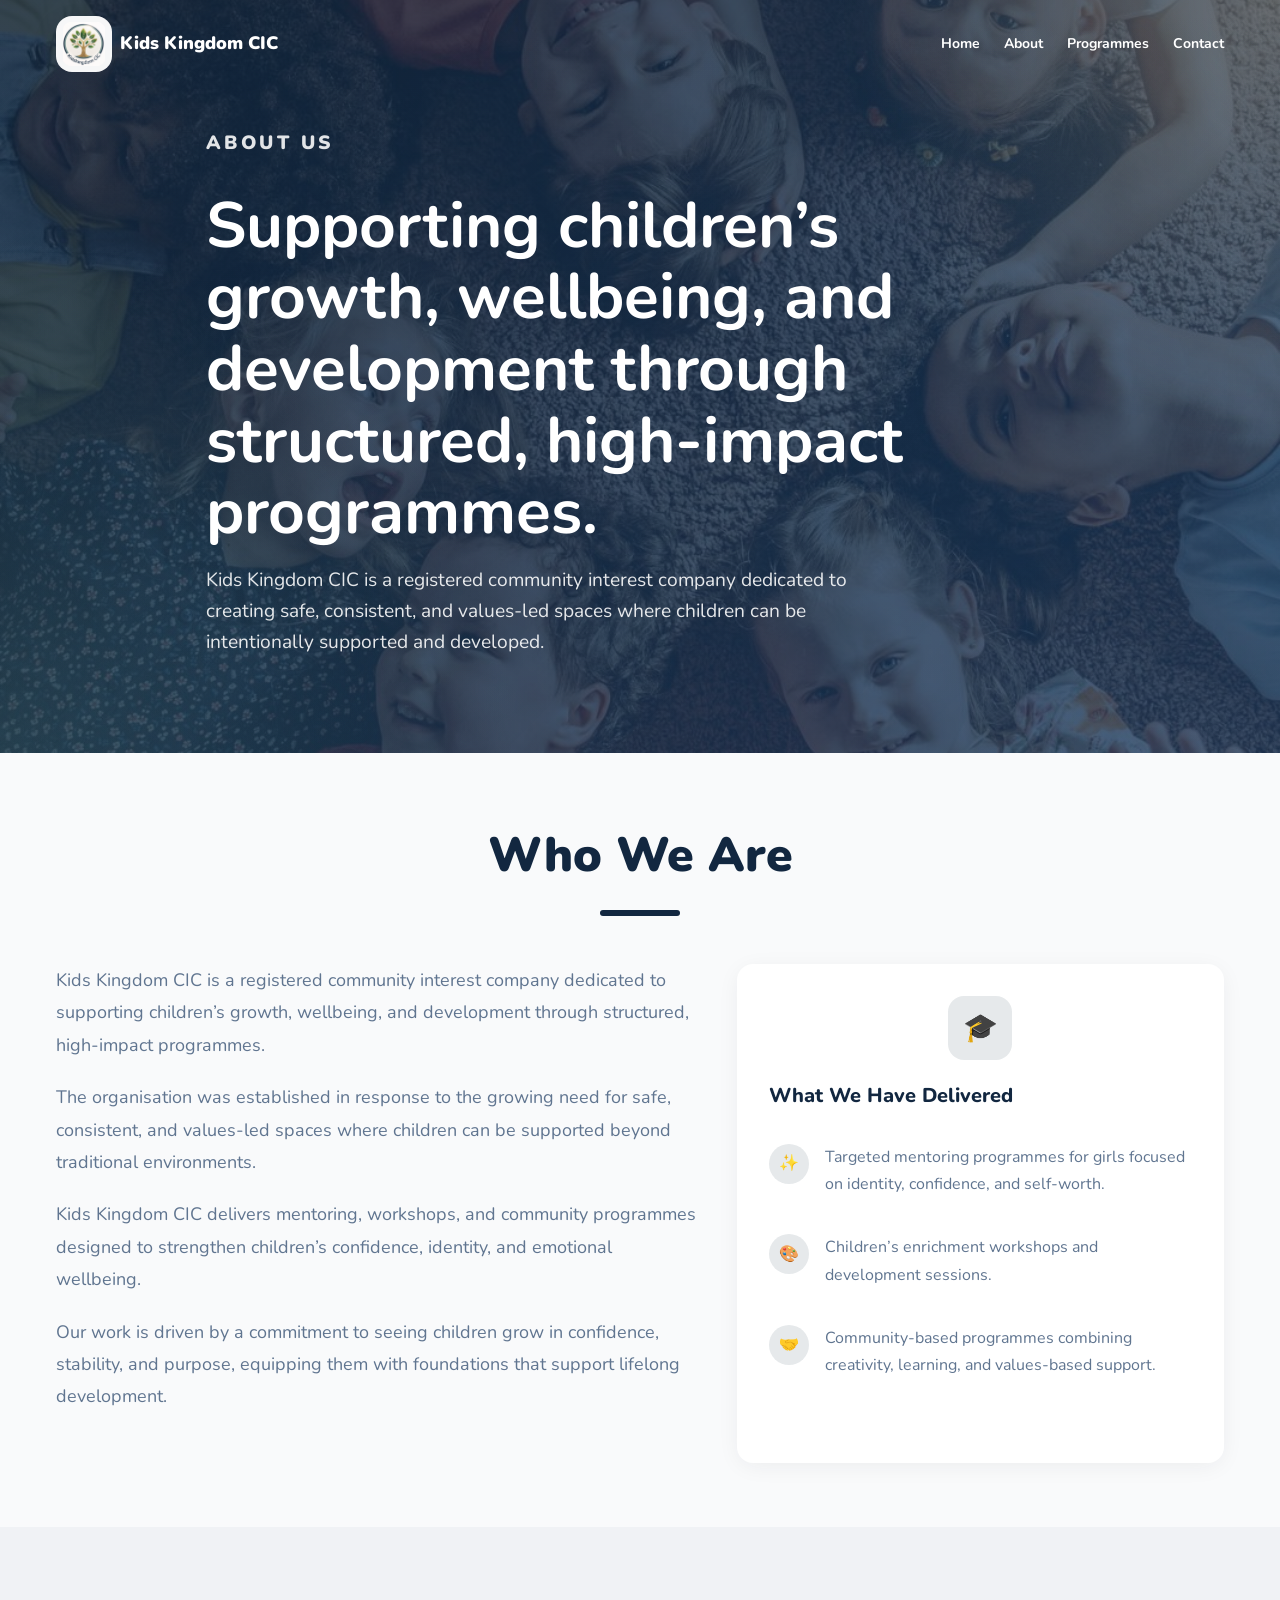
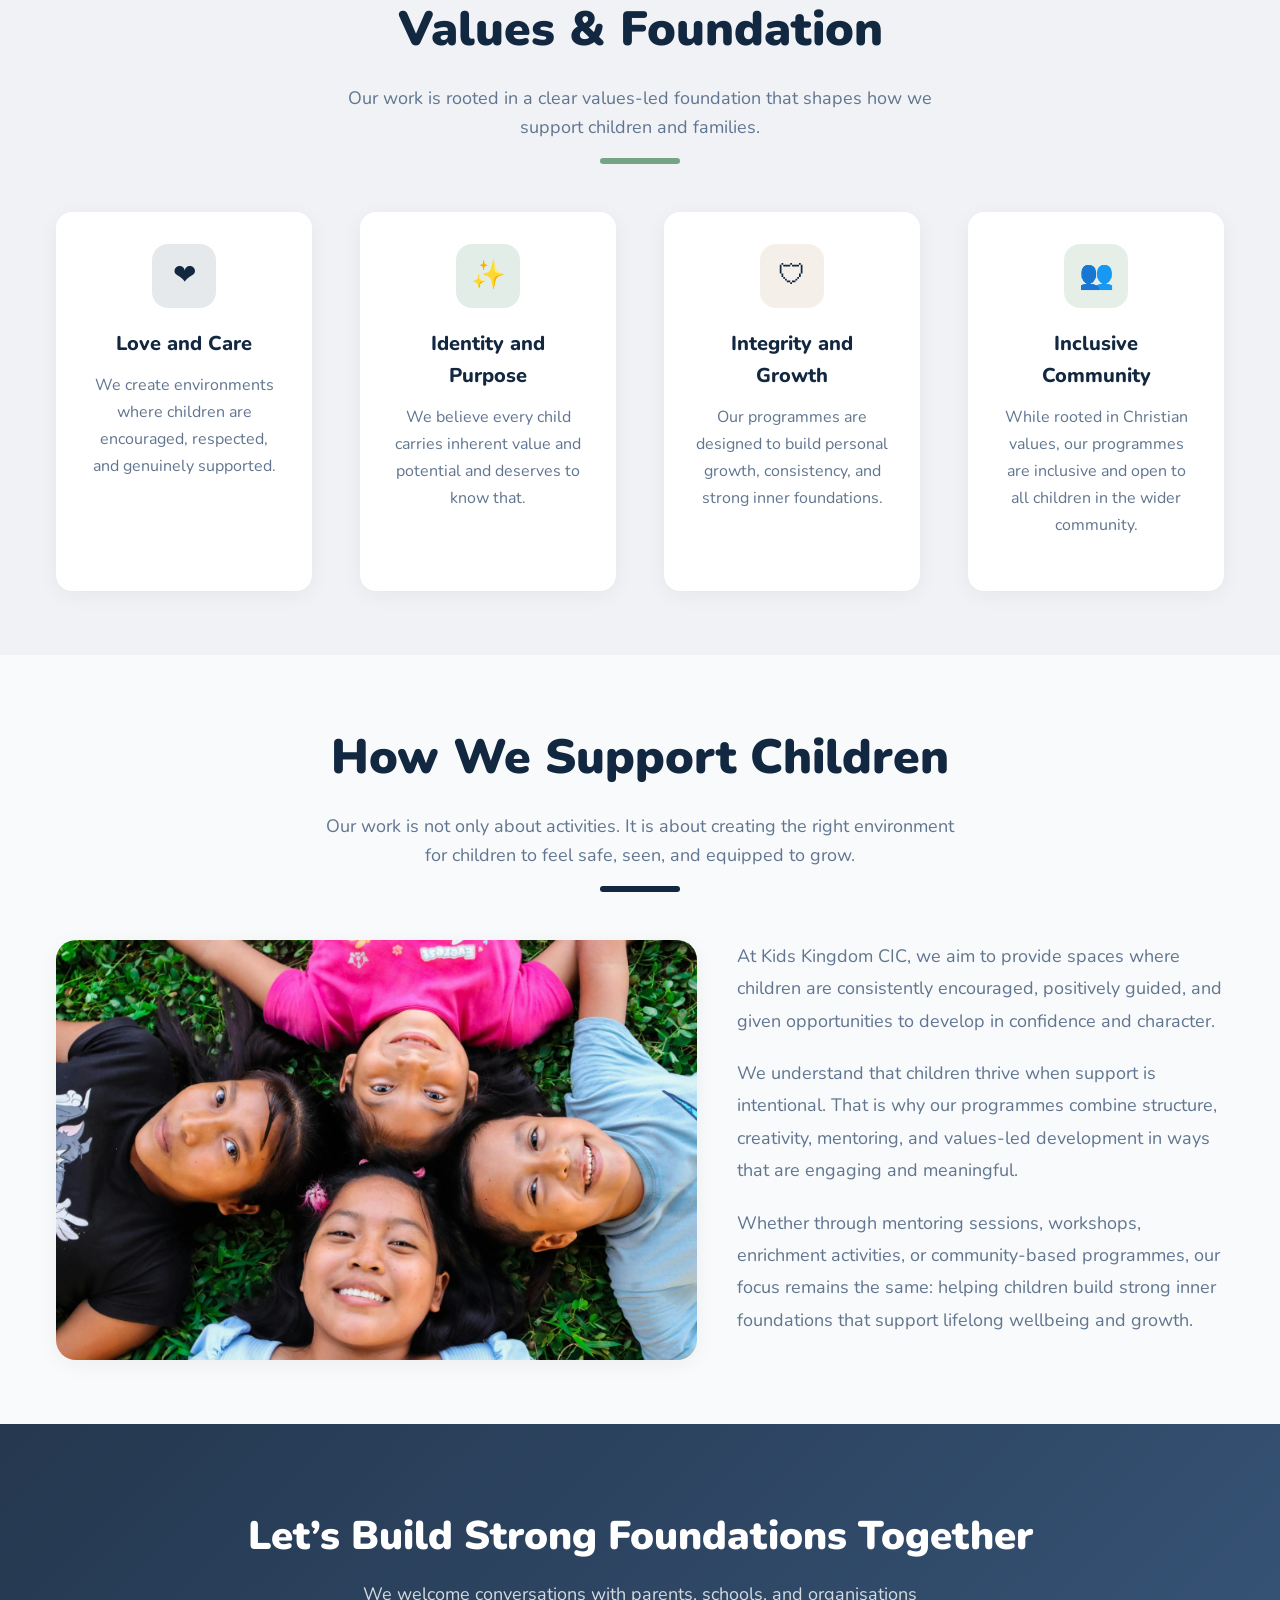
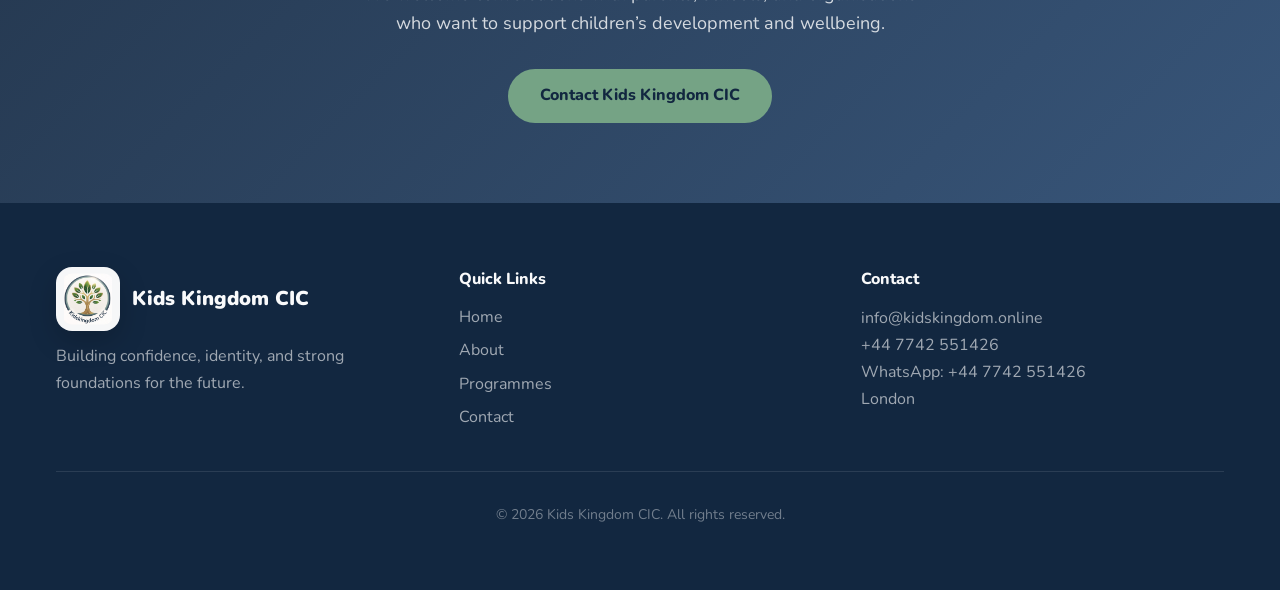
==== about.html @ 12aeced1 "Refresh website content and layout" ====
<!DOCTYPE html>
<html lang="en">
<head>
  <meta charset="UTF-8" />
  <meta http-equiv="X-UA-Compatible" content="IE=edge" />
  <meta name="viewport" content="width=device-width, initial-scale=1.0" />
  <title>About Us | Kids Kingdom CIC</title>
  <meta name="description" content="Learn about Kids Kingdom CIC, our purpose, our work with children, and the Christian values that shape our foundation." />
  <link rel="icon" type="image/jpeg" href="assets/logo1.JPG" />
  <link rel="preconnect" href="https://fonts.googleapis.com" />
  <link href="https://fonts.googleapis.com/css2?family=Nunito:wght@400;600;700;800;900&display=swap" rel="stylesheet" />
  <link rel="stylesheet" href="style.css" />
</head>
<body>
  <div class="page-loader" id="pageLoader" aria-hidden="true">
    <div class="loader-inner">
      <img src="assets/logo1.JPG" alt="Kids Kingdom CIC" class="loader-logo" />
      <div class="loader-spinner"></div>
      <p>Loading Kids Kingdom CIC...</p>
    </div>
  </div>

  <nav id="navbar">
    <div class="nav-container">
      <a href="index.html" class="nav-brand">
        <img src="assets/logo1.JPG" alt="Kids Kingdom CIC" class="nav-logo" />
        <span class="nav-title">Kids Kingdom CIC</span>
      </a>

      <div class="nav-links" id="navLinks">
        <a href="index.html">Home</a>
        <a href="about.html">About</a>
        <a href="programmes.html">Programmes</a>
        <a href="contact.html">Contact</a>
      </div>

      <button class="nav-toggle" id="navToggle" aria-label="Toggle menu">
        <span></span><span></span><span></span>
      </button>
    </div>

    <div class="mobile-menu" id="mobileMenu">
      <a href="index.html">Home</a>
      <a href="about.html">About</a>
      <a href="programmes.html">Programmes</a>
      <a href="contact.html">Contact</a>
    </div>
  </nav>

  <header class="page-hero page-hero-events" style="background: linear-gradient(135deg, hsl(213 56% 16% / 0.82), hsl(213 56% 26% / 0.74)), url('assets/kids3.jpeg') center/cover no-repeat;">
    <div class="page-hero-overlay"></div>
    <div class="container page-hero-content">
      <p class="page-eyebrow fade-in-up">About Us</p>
      <h1 class="fade-in-up">Supporting children’s growth, wellbeing, and development through structured, high-impact programmes.</h1>
      <p class="fade-in-up">Kids Kingdom CIC is a registered community interest company dedicated to creating safe, consistent, and values-led spaces where children can be intentionally supported and developed.</p>
    </div>
  </header>

  <section class="section">
    <div class="container">
      <div class="section-header fade-in-up">
        <h2>Who We Are</h2>
        <div class="section-line bg-primary"></div>
      </div>
      <div class="about-grid fade-in-up">
        <div class="about-text">
          <p>Kids Kingdom CIC is a registered community interest company dedicated to supporting children’s growth, wellbeing, and development through structured, high-impact programmes.</p>
          <p>The organisation was established in response to the growing need for safe, consistent, and values-led spaces where children can be supported beyond traditional environments.</p>
          <p>Kids Kingdom CIC delivers mentoring, workshops, and community programmes designed to strengthen children’s confidence, identity, and emotional wellbeing.</p>
          <p>Our work is driven by a commitment to seeing children grow in confidence, stability, and purpose, equipping them with foundations that support lifelong development.</p>
        </div>

        <div class="card fade-in-up">
          <div class="card-icon-lg bg-primary-light">&#127891;</div>
          <h3>What We Have Delivered</h3>
          <div class="about-list">
            <div>
              <span>&#10024;</span>
              <p>Targeted mentoring programmes for girls focused on identity, confidence, and self-worth.</p>
            </div>
            <div>
              <span>&#127912;</span>
              <p>Children’s enrichment workshops and development sessions.</p>
            </div>
            <div>
              <span>&#129309;</span>
              <p>Community-based programmes combining creativity, learning, and values-based support.</p>
            </div>
          </div>
        </div>
      </div>
    </div>
  </section>

  <section class="section section-alt">
    <div class="container">
      <div class="section-header fade-in-up">
        <h2>Values & Foundation</h2>
        <p class="section-subtitle">Our work is rooted in a clear values-led foundation that shapes how we support children and families.</p>
        <div class="section-line bg-accent"></div>
      </div>
      <div class="values-grid">
        <div class="card text-center fade-in-up">
          <div class="card-icon-lg bg-primary-light">&#10084;</div>
          <h3>Love and Care</h3>
          <p>We create environments where children are encouraged, respected, and genuinely supported.</p>
        </div>
        <div class="card text-center fade-in-up">
          <div class="card-icon-lg bg-accent-light">&#10024;</div>
          <h3>Identity and Purpose</h3>
          <p>We believe every child carries inherent value and potential and deserves to know that.</p>
        </div>
        <div class="card text-center fade-in-up">
          <div class="card-icon-lg bg-secondary-light">&#128737;</div>
          <h3>Integrity and Growth</h3>
          <p>Our programmes are designed to build personal growth, consistency, and strong inner foundations.</p>
        </div>
        <div class="card text-center fade-in-up">
          <div class="card-icon-lg bg-success-light">&#128101;</div>
          <h3>Inclusive Community</h3>
          <p>While rooted in Christian values, our programmes are inclusive and open to all children in the wider community.</p>
        </div>
      </div>
    </div>
  </section>

  <section class="section">
    <div class="container">
      <div class="section-header fade-in-up">
        <h2>How We Support Children</h2>
        <p class="section-subtitle">Our work is not only about activities. It is about creating the right environment for children to feel safe, seen, and equipped to grow.</p>
        <div class="section-line bg-primary"></div>
      </div>
      <div class="about-grid fade-in-up">
        <figure class="feature-image-card">
          <img src="assets/kids4.jpeg" alt="Children participating in a Kids Kingdom CIC development activity" class="feature-image" />
        </figure>
        <div class="about-text">
          <p>At Kids Kingdom CIC, we aim to provide spaces where children are consistently encouraged, positively guided, and given opportunities to develop in confidence and character.</p>
          <p>We understand that children thrive when support is intentional. That is why our programmes combine structure, creativity, mentoring, and values-led development in ways that are engaging and meaningful.</p>
          <p>Whether through mentoring sessions, workshops, enrichment activities, or community-based programmes, our focus remains the same: helping children build strong inner foundations that support lifelong wellbeing and growth.</p>
        </div>
      </div>
    </div>
  </section>

  <section class="newsletter-section">
    <div class="container text-center">
      <h2 class="text-white">Let’s Build Strong Foundations Together</h2>
      <p class="newsletter-subtitle">We welcome conversations with parents, schools, and organisations who want to support children’s development and wellbeing.</p>
      <a href="contact.html" class="btn btn-accent">Contact Kids Kingdom CIC</a>
    </div>
  </section>

  <footer class="footer">
    <div class="container">
      <div class="footer-grid">
        <div>
          <div class="footer-brand">
            <img src="assets/logo1.JPG" alt="Kids Kingdom CIC" class="footer-logo" />
            <h3>Kids Kingdom CIC</h3>
          </div>
          <p class="footer-desc">Building confidence, identity, and strong foundations for the future.</p>
        </div>
        <div>
          <h4>Quick Links</h4>
          <nav class="footer-links">
            <a href="index.html">Home</a>
            <a href="about.html">About</a>
            <a href="programmes.html">Programmes</a>
            <a href="contact.html">Contact</a>
          </nav>
        </div>
        <div>
          <h4>Contact</h4>
          <p class="footer-desc"><a href="mailto:info@kidskingdom.online">info@kidskingdom.online</a></p>
          <p class="footer-desc"><a href="tel:+447742551426">+44 7742 551426</a></p>
          <p class="footer-desc"><a href="https://wa.me/447742551426" target="_blank" rel="noreferrer noopener">WhatsApp: +44 7742 551426</a></p>
          <p class="footer-desc">London</p>
        </div>
      </div>
      <div class="footer-bottom">
        <p>&copy; 2026 Kids Kingdom CIC. All rights reserved.</p>
      </div>
    </div>
  </footer>

  <button class="scroll-top-btn" id="scrollTopBtn" aria-label="Scroll to top">↑</button>

  <script src="script.js"></script>
</body>
</html>
---- style.css ----
/* ===========================
   Kids Kingdom CIC – style.css
   =========================== */

/* ---------- CSS Variables ---------- */
:root {
  --primary: hsl(213, 56%, 16%);
  --primary-fg: hsl(0, 0%, 100%);
  --primary-light: hsl(213, 56%, 16%, 0.1);

  --secondary: hsl(35, 35%, 55%);
  --secondary-fg: hsl(0, 0%, 100%);
  --secondary-light: hsl(35, 35%, 55%, 0.15);

  --accent: hsl(140, 20%, 55%);
  --accent-fg: hsl(213, 56%, 16%);
  --accent-light: hsl(140, 20%, 55%, 0.2);

  --success: hsl(140, 30%, 45%);
  --success-light: hsl(140, 30%, 45%, 0.15);

  --bg: hsl(210, 20%, 98%);
  --fg: hsl(213, 56%, 16%);
  --muted: hsl(210, 20%, 95%);
  --muted-fg: hsl(213, 20%, 47%);
  --card: hsl(0, 0%, 100%);
  --border: hsl(213, 20%, 90%);

  --hero-gradient: linear-gradient(135deg, hsl(213 56% 16% / 0.92), hsl(213 56% 26% / 0.88));
  --shadow: 0 4px 24px -4px hsl(230 25% 18% / 0.08);
  --shadow-hover: 0 8px 32px -4px hsl(230 25% 18% / 0.14);
  --radius: 1rem;

  --font: 'Nunito', sans-serif;
}

/* ---------- Reset ---------- */
*, *::before, *::after { box-sizing: border-box; margin: 0; padding: 0; }
html { scroll-behavior: smooth; -webkit-text-size-adjust: 100%; }
body { font-family: var(--font); background: var(--bg); color: var(--fg); line-height: 1.6; overflow-x: hidden; overflow-wrap: break-word; min-width: 320px; }
body.is-loading { overflow: hidden; }
img { max-width: 100%; display: block; }
a { text-decoration: none; color: inherit; }
button { cursor: pointer; border: none; background: none; font-family: inherit; }
input, textarea, select, button, a { -webkit-tap-highlight-color: transparent; }

/* ---------- LOADER ---------- */
.page-loader {
  position: fixed;
  inset: 0;
  z-index: 9999;
  display: flex;
  align-items: center;
  justify-content: center;
  padding: 1.5rem;
  background:
    radial-gradient(circle at top, hsl(35 35% 55% / 0.22), transparent 28%),
    linear-gradient(135deg, hsl(213 56% 16%), hsl(213 56% 24%));
  transition: opacity 0.45s ease, visibility 0.45s ease;
}
.page-loader.hidden {
  opacity: 0;
  visibility: hidden;
  pointer-events: none;
}
.loader-inner {
  display: flex;
  flex-direction: column;
  align-items: center;
  text-align: center;
  gap: 1rem;
}
.loader-logo {
  width: 112px;
  height: 112px;
  padding: 0.5rem;
  border-radius: 1.25rem;
  background: hsl(0 0% 100% / 0.96);
  object-fit: contain;
  box-shadow: 0 18px 36px hsl(0 0% 0% / 0.18);
}
.loader-spinner {
  width: 52px;
  height: 52px;
  border-radius: 50%;
  border: 4px solid hsl(0 0% 100% / 0.18);
  border-top-color: var(--secondary);
  border-right-color: var(--accent);
  animation: spin 0.9s linear infinite;
}
.page-loader p {
  color: hsl(0 0% 100% / 0.85);
  font-weight: 800;
  letter-spacing: 0.04em;
}
@keyframes spin {
  to { transform: rotate(360deg); }
}

/* ---------- SCROLL TOP ---------- */
.scroll-top-btn {
  position: fixed;
  right: 1.25rem;
  bottom: 1.25rem;
  z-index: 120;
  width: 52px;
  height: 52px;
  border-radius: 50%;
  display: grid;
  place-items: center;
  background: var(--primary);
  color: var(--primary-fg);
  font-size: 1.35rem;
  font-weight: 900;
  box-shadow: 0 10px 24px hsl(213 56% 16% / 0.28);
  opacity: 0;
  visibility: hidden;
  transform: translateY(14px);
  transition: opacity 0.3s ease, transform 0.3s ease, visibility 0.3s ease, background 0.3s ease;
}
.scroll-top-btn.visible {
  opacity: 1;
  visibility: visible;
  transform: translateY(0);
}
.scroll-top-btn:hover {
  background: var(--secondary);
}

/* ---------- Utilities ---------- */
.container { max-width: 1200px; margin: 0 auto; padding: 0 1rem; }
.text-center { text-align: center; }
.text-white { color: var(--primary-fg); }
.bg-primary { background: var(--primary); }
.bg-secondary { background: var(--secondary); }
.bg-accent { background: var(--accent); }
.bg-success { background: var(--success); }
.bg-primary-light { background: var(--primary-light); }
.bg-secondary-light { background: var(--secondary-light); }
.bg-accent-light { background: var(--accent-light); }
.bg-success-light { background: var(--success-light); }

/* ---------- Fade-in Animation ---------- */
.fade-in-up {
  opacity: 0;
  transform: translateY(30px);
  transition: opacity 0.6s ease-out, transform 0.6s ease-out;
}
.fade-in-up.visible {
  opacity: 1;
  transform: translateY(0);
}

/* ---------- Buttons ---------- */
.btn {
  display: inline-flex; align-items: center; justify-content: center; gap: 0.5rem;
  padding: 0.875rem 2rem; border-radius: 50px; font-weight: 800; font-size: 1rem;
  transition: all 0.3s; text-align: center;
}
.btn-primary { background: var(--primary); color: var(--primary-fg); }
.btn-primary:hover { opacity: 0.9; }
.btn-secondary { background: var(--secondary); color: var(--secondary-fg); box-shadow: 0 4px 20px hsl(35 35% 55% / 0.3); }
.btn-secondary:hover { transform: scale(1.05); box-shadow: 0 6px 28px hsl(35 35% 55% / 0.4); }
.btn-accent { background: var(--accent); color: var(--accent-fg); font-weight: 800; }
.btn-accent:hover { transform: scale(1.05); }
.btn-outline {
  background: rgba(255, 255, 255, 0.9);
  color: var(--fg);
  border: 2px solid var(--primary);
  -webkit-backdrop-filter: blur(4px);
  backdrop-filter: blur(4px);
}
.btn-outline:hover { background: rgba(255, 255, 255, 1); transform: scale(1.05); }
.btn-full { width: 100%; border-radius: var(--radius); }

/* Button Loading State */
.btn {
  position: relative;
  overflow: hidden;
}

.btn-text {
  transition: opacity 0.3s;
}

.btn-spinner {
  position: absolute;
  top: 50%;
  left: 50%;
  transform: translate(-50%, -50%);
  width: 20px;
  height: 20px;
  border: 2px solid rgba(255, 255, 255, 0.5);
  border-top-color: #fff;
  border-radius: 50%;
  animation: spin 0.8s linear infinite;
  display: none; /* Hidden by default */
}

.btn--loading .btn-text { opacity: 0; }
.btn--loading .btn-spinner { display: block; }
.btn--loading { pointer-events: none; opacity: 0.8; }

/* ---------- NAVBAR ---------- */
#navbar {
  position: fixed; top: 0; left: 0; right: 0; z-index: 50;
  transition: all 0.3s;
}
#navbar.scrolled {
  background: hsl(0 0% 100% / 0.95); -webkit-backdrop-filter: blur(12px); backdrop-filter: blur(12px);
  box-shadow: 0 2px 16px hsl(0 0% 0% / 0.08);
}
.nav-container {
  max-width: 1200px; margin: 0 auto; display: flex;
  align-items: center; justify-content: space-between; padding: 1rem; gap: 0.75rem;
}
.nav-brand { display: flex; align-items: center; gap: 0.5rem; min-width: 0; flex: 1 1 auto; }
.nav-logo {
  width: 56px;
  height: 56px;
  padding: 0.35rem;
  border-radius: 1rem;
  background: hsl(0 0% 100% / 0.96);
  object-fit: contain;
  box-shadow: 0 10px 24px hsl(213 56% 16% / 0.16);
  flex-shrink: 0;
}
.nav-title { font-size: 1.125rem; font-weight: 900; color: var(--primary-fg); transition: color 0.3s; white-space: normal; line-height: 1.1; }
#navbar.scrolled .nav-title { color: var(--primary); }
.nav-links { display: none; align-items: center; gap: 1.5rem; }
.nav-links a {
  font-size: 0.875rem; font-weight: 700; color: var(--primary-fg);
  transition: color 0.3s; white-space: nowrap;
}
.nav-links a:hover { color: var(--secondary); }
#navbar.scrolled .nav-links a { color: var(--fg); }
#navbar.scrolled .nav-links a:hover { color: var(--primary); }

/* Hamburger */
.nav-toggle { display: flex; flex-direction: column; gap: 5px; padding: 0.5rem; }
.nav-toggle span { display: block; width: 24px; height: 2px; background: var(--primary-fg); border-radius: 2px; transition: all 0.3s; }
#navbar.scrolled .nav-toggle span { background: var(--fg); }
.nav-toggle.open span:nth-child(1) { transform: translateY(7px) rotate(45deg); }
.nav-toggle.open span:nth-child(2) { opacity: 0; }
.nav-toggle.open span:nth-child(3) { transform: translateY(-7px) rotate(-45deg); }

/* Mobile menu */
.mobile-menu {
  display: none; flex-direction: column; padding: 1rem;
  background: var(--card); border-top: 1px solid var(--border); box-shadow: 0 4px 20px hsl(0 0% 0% / 0.1);
}
.mobile-menu.open { display: flex; }
.mobile-menu a {
  padding: 0.75rem; border-radius: var(--radius); font-weight: 700;
  color: var(--fg); transition: background 0.3s;
}
.mobile-menu a:hover { background: var(--muted); }

@media (max-width: 479px) {
  .nav-title { font-size: 0.95rem; }
  .nav-logo { width: 48px; height: 48px; }
}

@media (min-width: 1024px) {
  .nav-links { display: flex; }
  .nav-toggle { display: none; }
}

/* ---------- HERO ---------- */
.hero {
  position: relative; min-height: 100vh; min-height: 100svh; display: flex;
  align-items: center; justify-content: center; overflow: hidden;
}
.hero-bg { position: absolute; inset: 0; width: 100%; height: 100%; object-fit: cover; }
.hero-overlay { position: absolute; inset: 0; background: var(--hero-gradient); }
.hero-content { position: relative; z-index: 10; text-align: center; padding: 7rem 1rem 4rem; max-width: 1000px; width: 100%; }
.hero h1 { font-size: 2.25rem; font-weight: 900; color: var(--primary-fg); margin-bottom: 1.5rem; line-height: 1.15; }
.hero p { font-size: 1.125rem; color: hsl(0 0% 100% / 0.9); max-width: 640px; margin: 0 auto 2.5rem; font-weight: 500; line-height: 1.7; }
.hero-buttons { display: flex; flex-direction: column; gap: 1rem; justify-content: center; align-items: center; width: 100%; }
.hero-buttons .btn { width: 100%; max-width: 320px; }

@media (min-width: 640px) {
  .hero h1 { font-size: 3.25rem; }
  .hero p { font-size: 1.25rem; }
  .hero-buttons { flex-direction: row; }
  .hero-buttons .btn { width: auto; max-width: none; }
}
@media (min-width: 1024px) { .hero h1 { font-size: 4.5rem; } }

@media (max-width: 639px) {
  .hero { min-height: 80vh; }
  .hero-content { padding: 6rem 1rem 3rem; }
  .hero h1 { font-size: 2rem; }
  .hero p { margin-bottom: 2rem; }
  .section { padding: 3rem 0; }
  .section-header { margin-bottom: 2rem; }
  .section-header h2 { font-size: 2rem; }
  .section-subtitle { font-size: 1rem; }
  .card { padding: 1.5rem; }
  .footer { padding: 3rem 0; }
  .footer-grid { gap: 1.5rem; }
  .mobile-menu { padding: 0.75rem 1rem; }
  .mobile-menu a { padding: 0.75rem; }
}

/* ---------- SECTIONS ---------- */
.section { padding: 4rem 0; }
.section-alt { background: var(--muted); }
.section-header { text-align: center; margin-bottom: 3rem; }
.section-header h2 { font-size: 1.875rem; font-weight: 900; margin-bottom: 1rem; }
.section-subtitle { color: var(--muted-fg); font-size: 1.125rem; max-width: 640px; margin: 0 auto; }
.section-line { width: 5rem; height: 0.375rem; border-radius: 50px; margin: 1rem auto 0; }
.section-cta { display: flex; justify-content: center; margin: -0.5rem 0 2rem; }

@media (min-width: 768px) { .section-header h2 { font-size: 3rem; } }

/* ---------- PAGE HERO ---------- */
.page-hero {
  position: relative;
  min-height: 78vh;
  min-height: 72svh;
  display: flex;
  align-items: center;
  overflow: hidden;
  background:
    linear-gradient(135deg, hsl(213 56% 16% / 0.9), hsl(213 56% 26% / 0.84)),
    url('assets/hero-children.jpg') center/cover no-repeat;
}
.page-hero-events::before {
  content: "";
  position: absolute;
  inset: 0;
  background:
    radial-gradient(circle at top right, hsl(35 35% 55% / 0.28), transparent 30%),
    radial-gradient(circle at bottom left, hsl(140 20% 55% / 0.22), transparent 35%);
}
.page-hero-overlay {
  position: absolute;
  inset: 0;
  background: linear-gradient(to bottom, transparent, hsl(213 56% 16% / 0.2));
}
.page-hero-content {
  position: relative;
  z-index: 1;
  padding: 8rem 1rem 4rem;
  max-width: 900px;
}
.page-eyebrow {
  display: inline-block;
  margin-bottom: 1rem;
  color: hsl(0 0% 100% / 0.85);
  font-size: 0.85rem;
  font-weight: 900;
  letter-spacing: 0.18em;
  text-transform: uppercase;
}
.page-hero h1 {
  font-size: 2.4rem;
  line-height: 1.12;
  color: var(--primary-fg);
  margin-bottom: 1rem;
}
.page-hero p {
  max-width: 680px;
  color: hsl(0 0% 100% / 0.88);
  font-size: 1.1rem;
  margin-bottom: 2rem;
}
@media (min-width: 768px) {
  .page-hero h1 { font-size: 4rem; }
  .page-hero p { font-size: 1.2rem; }
}
@media (max-width: 639px) {
  .page-hero { min-height: 62vh; min-height: 62svh; }
  .page-hero-content { padding: 6.5rem 1rem 3rem; }
  .page-hero h1 { font-size: 2rem; }
  .page-hero p { font-size: 1rem; margin-bottom: 1.5rem; }
}

/* ---------- ABOUT ---------- */
.about-grid { display: grid; gap: 2.5rem; }
.about-text { max-width: 100%; }
.about-text .eyebrow {
  display: inline-flex; align-items: center; gap: 0.75rem;
  margin-bottom: 1.5rem; font-size: 0.95rem; font-weight: 900;
  color: var(--primary); text-transform: uppercase; letter-spacing: 0.15em;
}
.about-text p { color: var(--muted-fg); font-size: 1.125rem; line-height: 1.8; margin-bottom: 1.25rem; }
.about-text .highlight { font-weight: 700; color: var(--fg); margin-top: 1rem; }
.about-list { display: grid; gap: 1rem; margin: 2rem 0; }
.about-list div { display: grid; grid-template-columns: auto 1fr; gap: 1rem; align-items: flex-start; min-width: 0; }
.about-list span {
  width: 2.5rem; height: 2.5rem; display: grid; place-items: center;
  border-radius: 50%; background: var(--primary-light); color: var(--primary); font-weight: 900;
  flex-shrink: 0;
}
.about-list p { margin: 0; }
.about-buttons { display: flex; flex-wrap: wrap; gap: 1rem; margin-top: 1.5rem; }
.highlights-grid {
  display: grid; grid-template-columns: 1fr; gap: 1.5rem; margin-top: 0;
}
@media (min-width: 480px) { .highlights-grid { grid-template-columns: repeat(2, 1fr); } }
.highlight-card {
  display: flex; flex-direction: column; align-items: center; gap: 0.75rem;
  padding: 1.75rem; border-radius: var(--radius); background: var(--card);
  box-shadow: var(--shadow); transition: all 0.3s;
}
.highlight-card:hover { box-shadow: var(--shadow-hover); }
.highlight-icon { font-size: 1.75rem; width: 56px; height: 56px; border-radius: 12px; background: var(--primary-light); display: flex; align-items: center; justify-content: center; }
.highlight-card span { font-weight: 800; text-align: center; }
@media (min-width: 992px) { .about-grid { grid-template-columns: 1.25fr 0.95fr; align-items: start; } }

.mission-grid {
  display: grid; gap: 1.5rem; margin-top: 3rem;
}
@media (min-width: 768px) { .mission-grid { grid-template-columns: repeat(2, 1fr); } }

/* ---------- CARDS ---------- */
.card {
  background: var(--card); border-radius: var(--radius); padding: 2rem;
  box-shadow: var(--shadow); transition: all 0.3s;
}
.card:hover { box-shadow: var(--shadow-hover); transform: translateY(-4px); }
.card h3 { font-size: 1.25rem; font-weight: 800; margin-bottom: 0.75rem; }
.card p { color: var(--muted-fg); line-height: 1.7; margin-bottom: 1.25rem; }
.card-icon {
  width: 56px; height: 56px; border-radius: 12px; display: flex;
  align-items: center; justify-content: center; font-size: 1.5rem; margin-bottom: 1.25rem;
}
.card-icon-lg {
  width: 64px; height: 64px; border-radius: var(--radius); display: flex;
  align-items: center; justify-content: center; font-size: 1.75rem; margin: 0 auto 1.25rem;
}
.card-link { color: var(--primary); font-weight: 800; transition: all 0.3s; }
.card-link:hover { text-decoration: underline; text-underline-offset: 4px; }
.upcoming-detail-trigger { padding: 0; text-align: left; }

.media-grid {
  display: grid;
  gap: 1.5rem;
}
@media (min-width: 768px) {
  .media-grid {
    grid-template-columns: repeat(2, 1fr);
  }
}
.feature-image-card {
  margin: 0;
  border-radius: calc(var(--radius) + 0.25rem);
  overflow: hidden;
  box-shadow: var(--shadow);
  background: var(--card);
}
.feature-image {
  display: block;
  width: 100%;
  height: min(62vw, 420px);
  object-fit: cover;
}
@media (max-width: 639px) {
  .feature-image { height: 260px; }
}

/* ---------- UTILITIES ---------- */
.hidden { display: none; }

/* ---------- EVENTS PAGE ---------- */
.event-info-grid,
.upcoming-events-grid {
  display: grid;
  gap: 1.5rem;
}
.event-info-grid { margin-top: 2.5rem; }
@media (min-width: 768px) {
  .event-info-grid,
  .upcoming-events-grid { grid-template-columns: repeat(2, 1fr); }
}
@media (min-width: 1100px) {
  .event-info-grid,
  .upcoming-events-grid { grid-template-columns: repeat(3, 1fr); }
}
.upcoming-card {
  position: relative;
  background: var(--card);
  border-radius: calc(var(--radius) + 0.25rem);
  padding: 2rem;
  box-shadow: var(--shadow);
  transition: transform 0.3s ease, box-shadow 0.3s ease;
}
.upcoming-card:hover {
  transform: translateY(-6px);
  box-shadow: var(--shadow-hover);
}
.event-badge,
.event-pill {
  display: inline-flex;
  align-items: center;
  justify-content: center;
  border-radius: 999px;
  font-size: 0.8rem;
  font-weight: 800;
}
.event-badge {
  background: var(--primary);
  color: var(--primary-fg);
  padding: 0.45rem 0.85rem;
  margin-bottom: 1rem;
}
.event-pill {
  background: var(--secondary-light);
  color: var(--primary);
  padding: 0.35rem 0.8rem;
}
.event-date {
  color: var(--muted-fg);
  font-size: 0.92rem;
  font-weight: 800;
  letter-spacing: 0.04em;
  text-transform: uppercase;
}
.upcoming-card h3,
.event-post-content h3 {
  font-size: 1.45rem;
  margin: 0.75rem 0;
}
.upcoming-card p:last-of-type { margin-bottom: 1.25rem; }
.event-posts {
  display: grid;
  gap: 2rem;
}
.event-post-card {
  display: grid;
  gap: 0;
  background: var(--card);
  border-radius: calc(var(--radius) + 0.25rem);
  overflow: hidden;
  box-shadow: var(--shadow);
}
.event-post-media img {
  width: 100%;
  height: 100%;
  min-height: 300px;
  object-fit: cover;
}
.event-post-content {
  padding: 2rem;
}
.event-post-meta {
  display: flex;
  flex-wrap: wrap;
  gap: 0.75rem;
  align-items: center;
  margin-bottom: 1rem;
}
.event-post-lead {
  font-size: 1.05rem;
  font-weight: 800;
  color: var(--fg);
}
.event-post-content p {
  color: var(--muted-fg);
  margin-bottom: 1rem;
}
.event-modal {
  position: fixed;
  inset: 0;
  z-index: 220;
  display: none;
}
.event-modal.open {
  display: grid;
  place-items: center;
}
.event-modal-backdrop {
  position: absolute;
  inset: 0;
  background: hsl(213 56% 10% / 0.74);
  -webkit-backdrop-filter: blur(4px);
  backdrop-filter: blur(4px);
}
.event-modal-dialog {
  position: relative;
  z-index: 1;
  width: min(960px, calc(100vw - 2rem));
  max-height: calc(100vh - 2rem);
  overflow: auto;
  background: var(--card);
  border-radius: calc(var(--radius) + 0.35rem);
  box-shadow: 0 24px 64px hsl(213 56% 10% / 0.28);
}
.event-modal-media img {
  width: 100%;
  max-height: 360px;
  object-fit: cover;
}
.event-modal-content {
  padding: 2rem;
}
.event-modal-section {
  margin: 1.5rem 0;
}
.event-modal-section h4 {
  font-size: 1rem;
  font-weight: 900;
  margin-bottom: 0.85rem;
  color: var(--fg);
}
.event-modal-section ul {
  padding-left: 1.25rem;
  color: var(--muted-fg);
}
.event-modal-section li + li {
  margin-top: 0.55rem;
}
.event-modal-cta {
  font-weight: 800;
  color: var(--primary);
  margin-bottom: 0;
}
.event-modal-close {
  position: absolute;
  top: 1rem;
  right: 1rem;
  z-index: 2;
  width: 42px;
  height: 42px;
  border-radius: 999px;
  background: hsl(0 0% 100% / 0.92);
  color: var(--fg);
  box-shadow: 0 12px 24px hsl(213 56% 10% / 0.18);
}
.event-modal-close:hover {
  background: hsl(0 0% 100%);
}
@media (min-width: 900px) {
  .event-modal-dialog {
    display: grid;
    grid-template-columns: 0.95fr 1.05fr;
  }
  .event-modal-media img {
    max-height: 100%;
    height: 100%;
  }
}
@media (max-width: 639px) {
  .event-modal-content {
    padding: 1.5rem;
  }
}
@media (min-width: 900px) {
  .event-post-card {
    grid-template-columns: 1.02fr 1fr;
    align-items: stretch;
  }
  .event-post-card-reverse .event-post-media {
    order: 2;
  }
  .event-post-card-reverse .event-post-content {
    order: 1;
  }
}

/* ---------- PROGRAMME GRID ---------- */
.programmes-grid { display: grid; gap: 2rem; }
@media (min-width: 700px) { .programmes-grid { grid-template-columns: repeat(2, minmax(0, 1fr)); } }
@media (min-width: 1100px) { .programmes-grid { grid-template-columns: repeat(3, minmax(0, 1fr)); } }

/* ---------- VALUES GRID ---------- */
/* Spacing Utilities */
.pt-0 { padding-top: 0 !important; }
.pb-tight { padding-bottom: 2rem !important; }

#values .section-header {
  margin-bottom: 1.5rem;
}
.values-grid { 
  display: grid; 
  grid-template-columns: 1fr; 
  gap: 2rem; 
  margin-top: 0; 
}
@media (min-width: 640px) { .values-grid { grid-template-columns: repeat(2, minmax(0, 1fr)); } }
@media (min-width: 1100px) { .values-grid { grid-template-columns: repeat(4, minmax(0, 1fr)); gap: 3rem; } }

.value-card {
  background: var(--card);
  padding: 2.5rem 1.5rem;
  border-radius: var(--radius);
  text-align: center;
  box-shadow: var(--shadow);
  transition: all 0.3s ease;
  border-top: 4px solid transparent;
}
.value-card:hover {
  transform: translateY(-8px);
  box-shadow: var(--shadow-hover);
}
.value-card.v-confidence { border-top-color: #3b82f6; }
.value-card.v-leadership { border-top-color: #a855f7; }
.value-card.v-faith { border-top-color: #ef4444; }
.value-card.v-community { border-top-color: #22c55e; }

.value-icon {
  font-size: 2.5rem;
  width: 80px;
  height: 80px;
  line-height: 80px;
  margin: 0 auto 1.5rem;
  border-radius: 50%;
  background: var(--muted);
  display: flex;
  align-items: center;
  justify-content: center;
}
.value-card h4 { color: var(--fg); font-size: 1.25rem; font-weight: 800; margin-bottom: 1rem; }
.value-card p { color: var(--muted-fg); font-size: 0.95rem; line-height: 1.6; margin: 0; }

/* ---------- COMMITMENT BANNER ---------- */
.commitment-banner {
  background: var(--primary);
  padding: 5rem 0;
  color: var(--primary-fg);
  position: relative;
  overflow: hidden;
}
.commitment-banner::before {
  content: "";
  position: absolute;
  inset: 0;
  background: radial-gradient(circle at top right, var(--secondary-light), transparent 40%);
  opacity: 0.4;
}
.commitment-content {
  position: relative;
  z-index: 1;
  max-width: 800px;
  margin: 0 auto;
  text-align: center;
}
.commitment-badge {
  display: inline-flex;
  align-items: center;
  gap: 0.5rem;
  background: hsl(0 0% 100% / 0.1);
  padding: 0.5rem 1.25rem;
  border-radius: 50px;
  margin-bottom: 1.5rem;
  border: 1px solid hsl(0 0% 100% / 0.2);
}
.commitment-content h2 { font-size: 2.25rem; font-weight: 900; margin-bottom: 1.5rem; color: var(--secondary); }
.commitment-content p { font-size: 1.35rem; line-height: 1.6; font-weight: 500; color: hsl(0 0% 100% / 0.9); }
@media (max-width: 768px) { .commitment-content h2 { font-size: 1.75rem; } .commitment-content p { font-size: 1.15rem; } }

/* ---------- WHY US ---------- */
.why-grid { display: grid; gap: 2rem; max-width: 900px; margin: 0 auto; }
@media (min-width: 768px) { .why-grid { grid-template-columns: repeat(2, minmax(0, 1fr)); } }
.why-card {
  display: flex; gap: 1.25rem; padding: 1.5rem; border-radius: var(--radius);
  background: var(--card); box-shadow: var(--shadow); transition: box-shadow 0.3s;
}
.why-card:hover { box-shadow: var(--shadow-hover); }
.why-icon {
  width: 48px; height: 48px; border-radius: 12px; background: var(--success-light);
  display: flex; align-items: center; justify-content: center; font-size: 1.25rem; flex-shrink: 0;
}
.why-card h3 { font-size: 1.125rem; font-weight: 800; margin-bottom: 0.25rem; }
.why-card p { color: var(--muted-fg); line-height: 1.6; margin: 0; }

/* ---------- IMPACT ---------- */
.impact-section { padding: 5rem 0; background: var(--hero-gradient); }
.stats-grid { display: grid; grid-template-columns: repeat(2, 1fr); gap: 1rem; }
@media (min-width: 1024px) { .stats-grid { grid-template-columns: repeat(4, 1fr); } }
.stat-card { text-align: center; padding: 2rem; }
.stat-number { font-size: 2.5rem; font-weight: 900; color: var(--primary-fg); margin-bottom: 0.5rem; }
.stat-label { color: hsl(0 0% 100% / 0.8); font-weight: 700; font-size: 1.125rem; }
@media (min-width: 768px) { .stat-number { font-size: 3rem; } }

/* ---------- GALLERY ACCORDION ---------- */
.gallery-accordion {
  margin-top: 3rem;
}

.accordion-item {
  margin-bottom: 1rem;
  border-radius: var(--radius);
  overflow: hidden;
  box-shadow: var(--shadow);
  background: var(--card);
  transition: all 0.3s ease;
}

.accordion-item:hover {
  box-shadow: var(--shadow-hover);
}

.accordion-header {
  width: 100%;
  padding: 1.5rem 2rem;
  background: var(--card);
  border: none;
  display: flex;
  align-items: center;
  justify-content: space-between;
  cursor: pointer;
  transition: all 0.3s ease;
  font-weight: 600;
}

.accordion-header:hover {
  background: var(--muted);
}

.accordion-icon {
  font-size: 0.8rem;
  font-weight: 900;
  color: var(--primary);
  background: var(--primary-light);
  padding: 0.5rem 1rem;
  border-radius: 50px;
  letter-spacing: 0.1em;
}

.accordion-title {
  flex: 1;
  text-align: center;
  color: var(--fg);
  font-size: 1.1rem;
}

.accordion-arrow {
  font-size: 1.5rem;
  font-weight: 300;
  color: var(--muted-fg);
  transition: transform 0.3s ease;
  width: 30px;
  height: 30px;
  display: flex;
  align-items: center;
  justify-content: center;
  border-radius: 50%;
  background: var(--muted);
}

.accordion-item.active .accordion-arrow {
  transform: rotate(45deg);
  background: var(--primary);
  color: var(--primary-fg);
}

.accordion-content {
  max-height: 0;
  overflow: hidden;
  transition: max-height 0.3s ease;
}

.accordion-item.active .accordion-content {
  max-height: 2000px;
}

.accordion-content .gallery-grid {
  padding: 0 2rem 2rem;
  margin-top: 0;
}

/* ---------- GALLERY SECTIONS ---------- */
.gallery-section {
  margin-bottom: 4rem;
}

.gallery-section-title {
  text-align: center;
  font-size: 1.5rem;
  font-weight: 700;
  color: var(--fg);
  margin-bottom: 2rem;
  position: relative;
}

.gallery-section-title::after {
  content: "";
  position: absolute;
  bottom: -0.5rem;
  left: 50%;
  transform: translateX(-50%);
  width: 60px;
  height: 3px;
  background: var(--primary);
  border-radius: 2px;
}

/* ---------- GALLERY CATEGORIES ---------- */
.gallery-categories {
  display: flex;
  flex-wrap: wrap;
  justify-content: center;
  gap: 2rem;
  margin-bottom: 3rem;
}

.category-label {
  font-size: 1.1rem;
  font-weight: 600;
  color: var(--muted-fg);
  text-transform: uppercase;
  letter-spacing: 0.1em;
  position: relative;
}

.category-label::after {
  content: "";
  position: absolute;
  bottom: -0.5rem;
  left: 0;
  right: 0;
  height: 2px;
  background: var(--primary);
  opacity: 0.3;
}

/* ---------- GALLERY ---------- */
.gallery-filters {
  display: flex;
  flex-wrap: wrap;
  justify-content: center;
  gap: 0.75rem;
  margin-bottom: 2.5rem;
}
.filter-btn {
  padding: 0.5rem 1.5rem;
  border-radius: 50px;
  font-weight: 700;
  font-size: 0.9rem;
  background: var(--card);
  color: var(--muted-fg);
  border: 1px solid var(--border);
  transition: all 0.3s;
}
.filter-btn:hover, .filter-btn.active {
  background: var(--primary);
  color: var(--primary-fg);
  border-color: var(--primary);
}
.gallery-grid { 
  display: grid; 
  grid-template-columns: repeat(2, 1fr); 
  gap: 1rem; 
  margin-bottom: 2rem;
}
@media (min-width: 640px) { .gallery-grid { grid-template-columns: repeat(3, 1fr); gap: 1.25rem; } }
@media (min-width: 768px) { .gallery-grid { grid-template-columns: repeat(4, 1fr); gap: 1.5rem; } }
@media (min-width: 1024px) { .gallery-grid { grid-template-columns: repeat(5, 1fr); gap: 2rem; } }
.gallery-item {
  position: relative; border-radius: var(--radius); overflow: hidden;
  box-shadow: var(--shadow); transition: all 0.3s; aspect-ratio: 4/3; padding: 0; border: none;
}
.gallery-item.hidden { display: none; }

/* Gallery Load More */
.gallery-item.visible {
  display: block;
  animation: fadeInUp 0.6s ease forwards;
}

.gallery-load-more {
  text-align: center;
  margin-top: 3rem;
}

.gallery-load-more .btn {
  min-width: 200px;
  transition: all 0.3s ease;
}

.gallery-load-more .btn:hover {
  transform: translateY(-2px);
  box-shadow: 0 8px 25px rgba(0, 0, 0, 0.15);
}

@keyframes fadeInUp {
  from {
    opacity: 0;
    transform: translateY(30px);
  }
  to {
    opacity: 1;
    transform: translateY(0);
  }
}
.gallery-item:hover { box-shadow: var(--shadow-hover); transform: translateY(-4px); }
.gallery-item img { width: 100%; height: 100%; object-fit: cover; transition: transform 0.5s; }
.gallery-item:hover img { transform: scale(1.05); }
.gallery-item:hover .gallery-label { opacity: 1; }
.gallery-label {
  position: absolute; inset: 0;
  background: linear-gradient(to top, hsl(0 0% 0% / 0.6), transparent);
  display: flex; align-items: flex-end; padding: 1rem;
  opacity: 0; transition: opacity 0.3s; /* Original gallery label styles */
}
@supports not (aspect-ratio: 4/3) {
  .gallery-item { padding-top: 75%; }
  .gallery-item img { position: absolute; inset: 0; width: 100%; height: 100%; }
}
@supports not (backdrop-filter: blur(4px)) {
  .btn-outline { background: rgba(255,255,255,0.85); }
  #navbar.scrolled { background: rgba(255,255,255,0.95); }
  .lightbox { background: rgba(0,0,0,0.85); }
}

.mini-gallery-controls {
  display: flex;
  align-items: center;
  justify-content: center;
  gap: 1rem;
  margin-top: 2rem;
}
@media (max-width: 767px) {
  .mini-gallery-controls { margin-top: 1.5rem; }
}
.gallery-label span { color: white; font-weight: 800; }

/* Lightbox */
.lightbox {
  display: none; position: fixed; inset: 0; z-index: 100;
  background: hsl(0 0% 0% / 0.85); -webkit-backdrop-filter: blur(8px); backdrop-filter: blur(8px);
  align-items: center; justify-content: center; padding: 1rem;
}
.lightbox.open { display: flex; }
.lightbox img { max-width: 100%; max-height: 85vh; border-radius: var(--radius); box-shadow: 0 8px 40px hsl(0 0% 0% / 0.4); object-fit: contain; }
.lightbox-close {
  position: absolute; top: 1.5rem; right: 1.5rem; width: 40px; height: 40px;
  border-radius: 50%; background: hsl(0 0% 100% / 0.2); color: white;
  font-size: 1.25rem; display: flex; align-items: center; justify-content: center;
  transition: background 0.3s;
}
@media (max-width: 640px) {
  .lightbox-nav { width: 40px; height: 40px; font-size: 1.5rem; }
  .lightbox-prev { left: 0.5rem; }
  .lightbox-next { right: 0.5rem; }
  .lightbox #lightboxCaption { font-size: 0.9rem; bottom: 0.5rem; }
}
.lightbox-close:hover { background: hsl(0 0% 100% / 0.3); }
.lightbox-nav {
  position: absolute;
  top: 50%;
  transform: translateY(-50%);
  width: 48px;
  height: 48px;
  border-radius: 50%;
  background: hsl(0 0% 100% / 0.2);
  color: white;
  font-size: 2rem;
  display: flex;
  align-items: center;
  justify-content: center;
}
.lightbox-prev { left: 1rem; }
.lightbox-next { right: 1rem; }
#lightboxCaption {
  position: absolute;
  bottom: 1rem;
  left: 50%;
  transform: translateX(-50%);
  text-align: center;
  font-weight: 700;
  width: min(90vw, 720px);
}

/* ---------- TESTIMONIALS ---------- */
.testimonial-slider { max-width: 800px; margin: 0 auto; }
.testimonial-card {
  background: var(--card); border-radius: 1.5rem; padding: 2rem;
  box-shadow: var(--shadow); position: relative;
}
@media (min-width: 768px) { .testimonial-card { padding: 3rem; } }
.quote-icon { font-size: 2.5rem; color: hsl(213 56% 16% / 0.15); position: absolute; top: 1rem; left: 1.5rem; }
.testimonial-text { font-size: 1.125rem; line-height: 1.7; font-style: italic; margin-bottom: 2rem; padding-top: 1rem; position: relative; z-index: 1; }
.author-name { font-weight: 800; }
.author-role { color: var(--muted-fg); font-size: 0.875rem; }
.testimonial-controls { display: flex; align-items: center; justify-content: center; gap: 1rem; margin-top: 2rem; }
.slider-btn {
  width: 40px; height: 40px; border-radius: 50%; background: var(--muted);
  font-size: 1.25rem; font-weight: 700; display: flex; align-items: center;
  justify-content: center; transition: background 0.3s;
}
.slider-btn:hover { background: var(--primary-light); }
.slider-dots { display: flex; gap: 0.5rem; }
.slider-dot {
  width: 12px; height: 12px; border-radius: 50%;
  background: hsl(213 20% 47% / 0.3); border: none; padding: 0;
  transition: background 0.3s; cursor: pointer;
}
.slider-dot.active { background: var(--primary); }

/* ---------- GET INVOLVED ---------- */
.involve-grid { display: grid; gap: 2rem; }
@media (min-width: 640px) { .involve-grid { grid-template-columns: repeat(2, 1fr); } }
@media (min-width: 1024px) { .involve-grid { grid-template-columns: repeat(3, 1fr); } }

/* ---------- CONTACT ---------- */
.contact-grid { display: grid; gap: 3rem; max-width: 1000px; margin: 0 auto; }
@media (min-width: 900px) { .contact-grid { grid-template-columns: repeat(2, minmax(0, 1fr)); } }
.contact-form { display: flex; flex-direction: column; gap: 1.25rem; }
.form-group label { display: block; font-size: 0.875rem; font-weight: 800; margin-bottom: 0.25rem; }
.form-group input, .form-group textarea {
  width: 100%; padding: 0.75rem 1rem; border-radius: var(--radius);
  border: 1px solid var(--border); background: var(--bg); color: var(--fg);
  font-family: var(--font); font-size: 1rem; outline: none; transition: all 0.3s;
}
.form-group input:focus, .form-group textarea:focus { border-color: var(--primary); box-shadow: 0 0 0 3px hsl(213 56% 16% / 0.1); }
.form-group textarea { resize: none; }
.form-success { text-align: center; padding: 3rem 0; }
.success-icon { font-size: 2.5rem; margin-bottom: 1rem; }
.form-success p { font-size: 1.25rem; font-weight: 800; }

.contact-info { display: flex; flex-direction: column; gap: 2rem; }
.info-item { display: flex; gap: 1rem; align-items: flex-start; }
.info-icon {
  width: 48px; height: 48px; border-radius: 12px; background: var(--primary-light);
  display: flex; align-items: center; justify-content: center; font-size: 1.25rem; flex-shrink: 0;
}
.info-item h3 { font-weight: 800; margin-bottom: 0.25rem; }
.info-item p { color: var(--muted-fg); margin: 0; }
.social-links { padding-top: 1rem; }
.social-links h3 { font-weight: 800; margin-bottom: 0.75rem; }
.social-icons { display: flex; gap: 0.75rem; }
.social-icon {
  width: 44px; height: 44px; border-radius: 12px; background: var(--muted);
  display: flex; align-items: center; justify-content: center;
  color: var(--muted-fg); font-weight: 800; font-size: 0.75rem; transition: all 0.3s;
}
.social-icon:hover { background: var(--primary); color: var(--primary-fg); }

/* ---------- NEWSLETTER ---------- */
.newsletter-section { padding: 5rem 0; background: var(--hero-gradient); }
.newsletter-section h2 { font-size: 1.875rem; font-weight: 900; margin-bottom: 0.75rem; }
.newsletter-subtitle { color: hsl(0 0% 100% / 0.8); font-size: 1.125rem; max-width: 560px; margin: 0 auto 2rem; }
.newsletter-form { display: flex; flex-direction: column; gap: 0.75rem; max-width: 500px; margin: 0 auto; }
.newsletter-form input {
  flex: 1; padding: 1rem 1.25rem; border-radius: var(--radius);
  background: hsl(0 0% 100% / 0.2); color: white; border: 1px solid hsl(0 0% 100% / 0.3);
  -webkit-backdrop-filter: blur(4px); backdrop-filter: blur(4px); font-family: var(--font); font-size: 1rem; outline: none; transition: border 0.3s;
}
.newsletter-form input::placeholder { color: hsl(0 0% 100% / 0.5); }
.newsletter-form input:focus { border-color: hsl(0 0% 100% / 0.6); }
.newsletter-success { color: white; font-weight: 800; font-size: 1.125rem; margin-top: 1rem; }
@media (min-width: 640px) { .newsletter-form { flex-direction: row; } }
@media (min-width: 768px) { .newsletter-section h2 { font-size: 2.5rem; } }

/* ---------- FOOTER ---------- */
.footer { background: var(--fg); padding: 4rem 0; }
.footer-grid { display: grid; gap: 2.5rem; margin-bottom: 2.5rem; }
@media (min-width: 700px) { .footer-grid { grid-template-columns: repeat(2, minmax(0, 1fr)); } }
@media (min-width: 1024px) { .footer-grid { grid-template-columns: repeat(3, minmax(0, 1fr)); } }
.footer-brand { display: flex; align-items: center; gap: 0.75rem; margin-bottom: 0.75rem; }
.footer-logo {
  width: 64px;
  height: 64px;
  padding: 0.4rem;
  border-radius: 1rem;
  background: hsl(0 0% 100% / 0.96);
  object-fit: contain;
  box-shadow: 0 10px 28px hsl(0 0% 0% / 0.18);
  flex-shrink: 0;
}
.footer h3 { font-size: 1.25rem; font-weight: 900; color: var(--bg); }
.footer h4 { font-weight: 800; color: var(--bg); margin-bottom: 0.75rem; }
.footer-desc { color: hsl(0 0% 100% / 0.6); line-height: 1.7; }
.footer-links { display: flex; flex-direction: column; gap: 0.5rem; }
.footer-links a { color: hsl(0 0% 100% / 0.6); transition: color 0.3s; }
.footer-links a:hover { color: var(--accent); }
.footer-bottom { border-top: 1px solid hsl(0 0% 100% / 0.1); padding-top: 2rem; text-align: center; }
.footer-bottom p { color: hsl(0 0% 100% / 0.4); font-size: 0.875rem; }

/* ---------- SUCCESS POPUP ---------- */
.success-popup {
  position: fixed;
  top: 0;
  left: 0;
  right: 0;
  bottom: 0;
  background: rgba(0, 0, 0, 0.8);
  display: flex;
  align-items: center;
  justify-content: center;
  z-index: 1000;
  opacity: 0;
  visibility: hidden;
  transition: all 0.3s ease;
}

.success-popup.active {
  opacity: 1;
  visibility: visible;
}

.popup-content {
  background: white;
  padding: 3rem;
  border-radius: 16px;
  text-align: center;
  max-width: 400px;
  width: 90%;
  box-shadow: 0 20px 40px rgba(0, 0, 0, 0.3);
  transform: scale(0.8);
  transition: transform 0.3s ease;
}

.success-popup.active .popup-content {
  transform: scale(1);
}

.popup-icon {
  font-size: 3rem;
  font-weight: 900;
  color: #22c55e;
  margin-bottom: 1rem;
  background: linear-gradient(135deg, #22c55e, #16a34a);
  -webkit-background-clip: text;
  background-clip: text;
  -webkit-text-fill-color: transparent;
}

.popup-content h3 {
  color: #1e293b;
  margin-bottom: 1rem;
  font-size: 1.5rem;
  font-weight: 700;
}

.popup-content p {
  color: #64748b;
  margin-bottom: 2rem;
  line-height: 1.6;
}

@supports not ((-webkit-backdrop-filter: blur(8px)) or (backdrop-filter: blur(8px))) {
  #navbar.scrolled { background: rgba(255, 255, 255, 0.98); }
  .btn-outline { background: rgba(255, 255, 255, 0.98); }
  .lightbox { background: rgba(0, 0, 0, 0.92); }
  .newsletter-form input { background: rgba(255, 255, 255, 0.16); }
}

@media (max-width: 480px) {
  .popup-content {
    padding: 2rem;
    margin: 1rem;
  }
  
  .popup-content h3 {
    font-size: 1.25rem;
  }
  
  .popup-icon {
    font-size: 2.5rem;
  }
}

/* ---------- HONEYPOT FIELD ---------- */
.honeypot-field {
  position: absolute;
  left: -9999px;
  opacity: 0;
  height: 0;
  width: 0;
  overflow: hidden;
  pointer-events: none;
}
.footer-bottom p { color: hsl(0 0% 100% / 0.4); font-size: 0.875rem; }

/* ---------- SUCCESS POPUP ---------- */
.success-popup {
  position: fixed;
  top: 0;
  left: 0;
  right: 0;
  bottom: 0;
  background: rgba(0, 0, 0, 0.8);
  display: flex;
  align-items: center;
  justify-content: center;
  z-index: 1000;
  opacity: 0;
  visibility: hidden;
  transition: all 0.3s ease;
}

.success-popup.active {
  opacity: 1;
  visibility: visible;
}

.popup-content {
  background: white;
  padding: 3rem;
  border-radius: 16px;
  text-align: center;
  max-width: 400px;
  width: 90%;
  box-shadow: 0 20px 40px rgba(0, 0, 0, 0.3);
  transform: scale(0.8);
  transition: transform 0.3s ease;
}

.success-popup.active .popup-content {
  transform: scale(1);
}

.popup-icon {
  font-size: 3rem;
  font-weight: 900;
  color: #22c55e;
  margin-bottom: 1rem;
  background: linear-gradient(135deg, #22c55e, #16a34a);
  -webkit-background-clip: text;
  background-clip: text;
  -webkit-text-fill-color: transparent;
}

.popup-content h3 {
  color: #1e293b;
  margin-bottom: 1rem;
  font-size: 1.5rem;
  font-weight: 700;
}

.popup-content p {
  color: #64748b;
  margin-bottom: 2rem;
  line-height: 1.6;
}

@media (max-width: 480px) {
  .popup-content {
    padding: 2rem;
    margin: 1rem;
  }
  
  .popup-content h3 {
    font-size: 1.25rem;
  }
  
  .popup-icon {
    font-size: 2.5rem;
  }
}
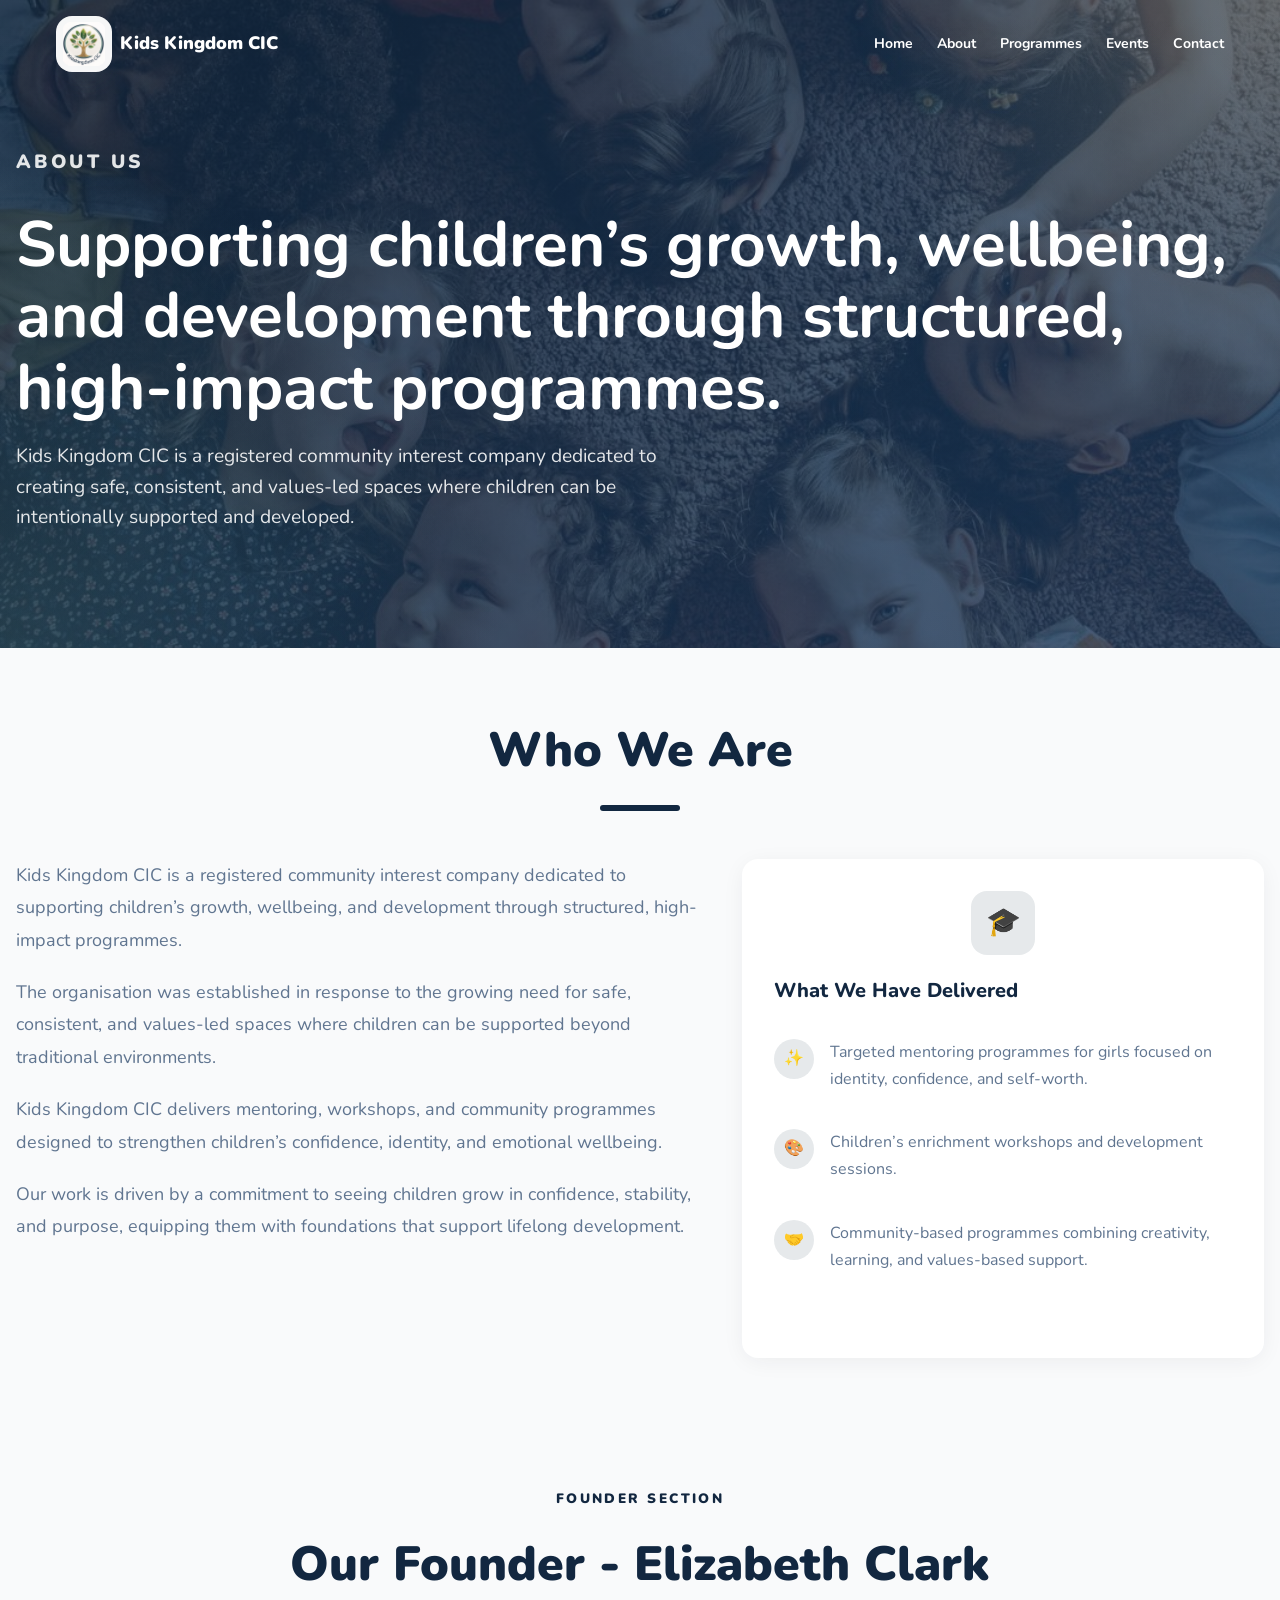
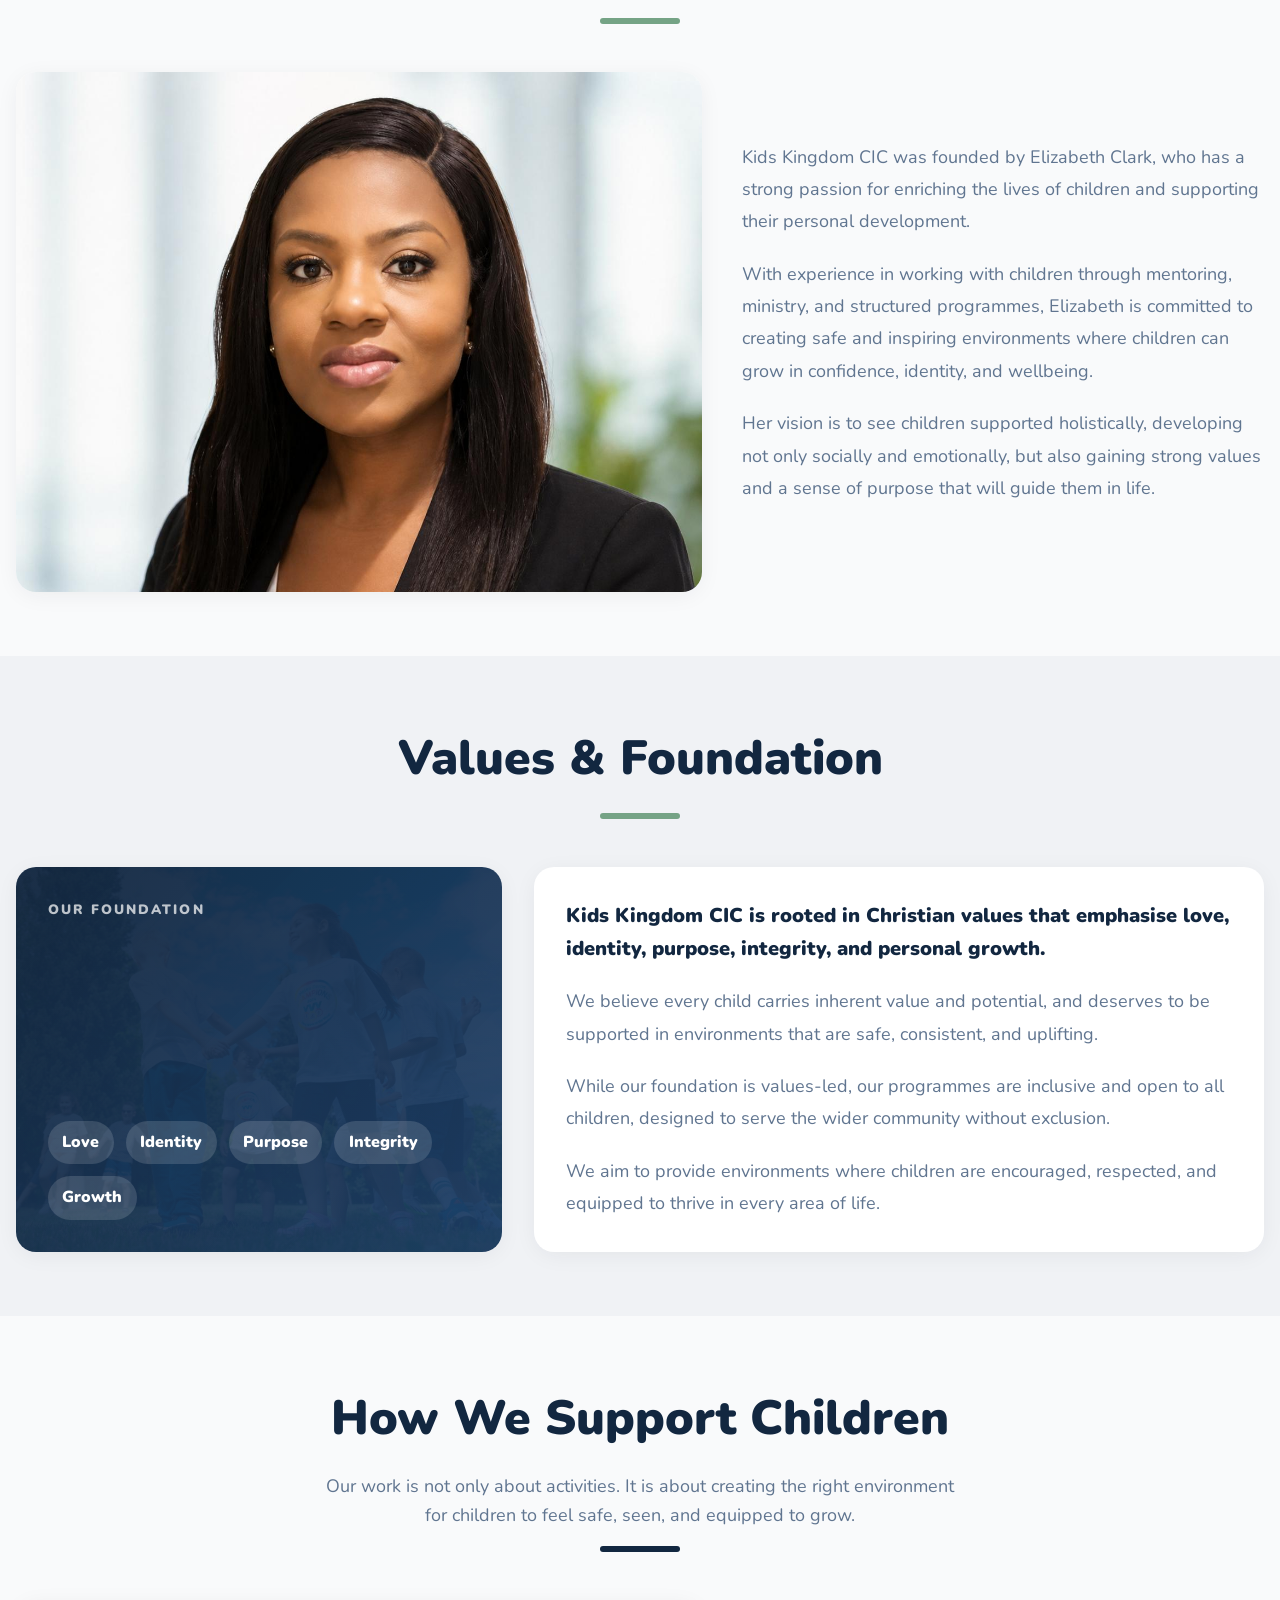
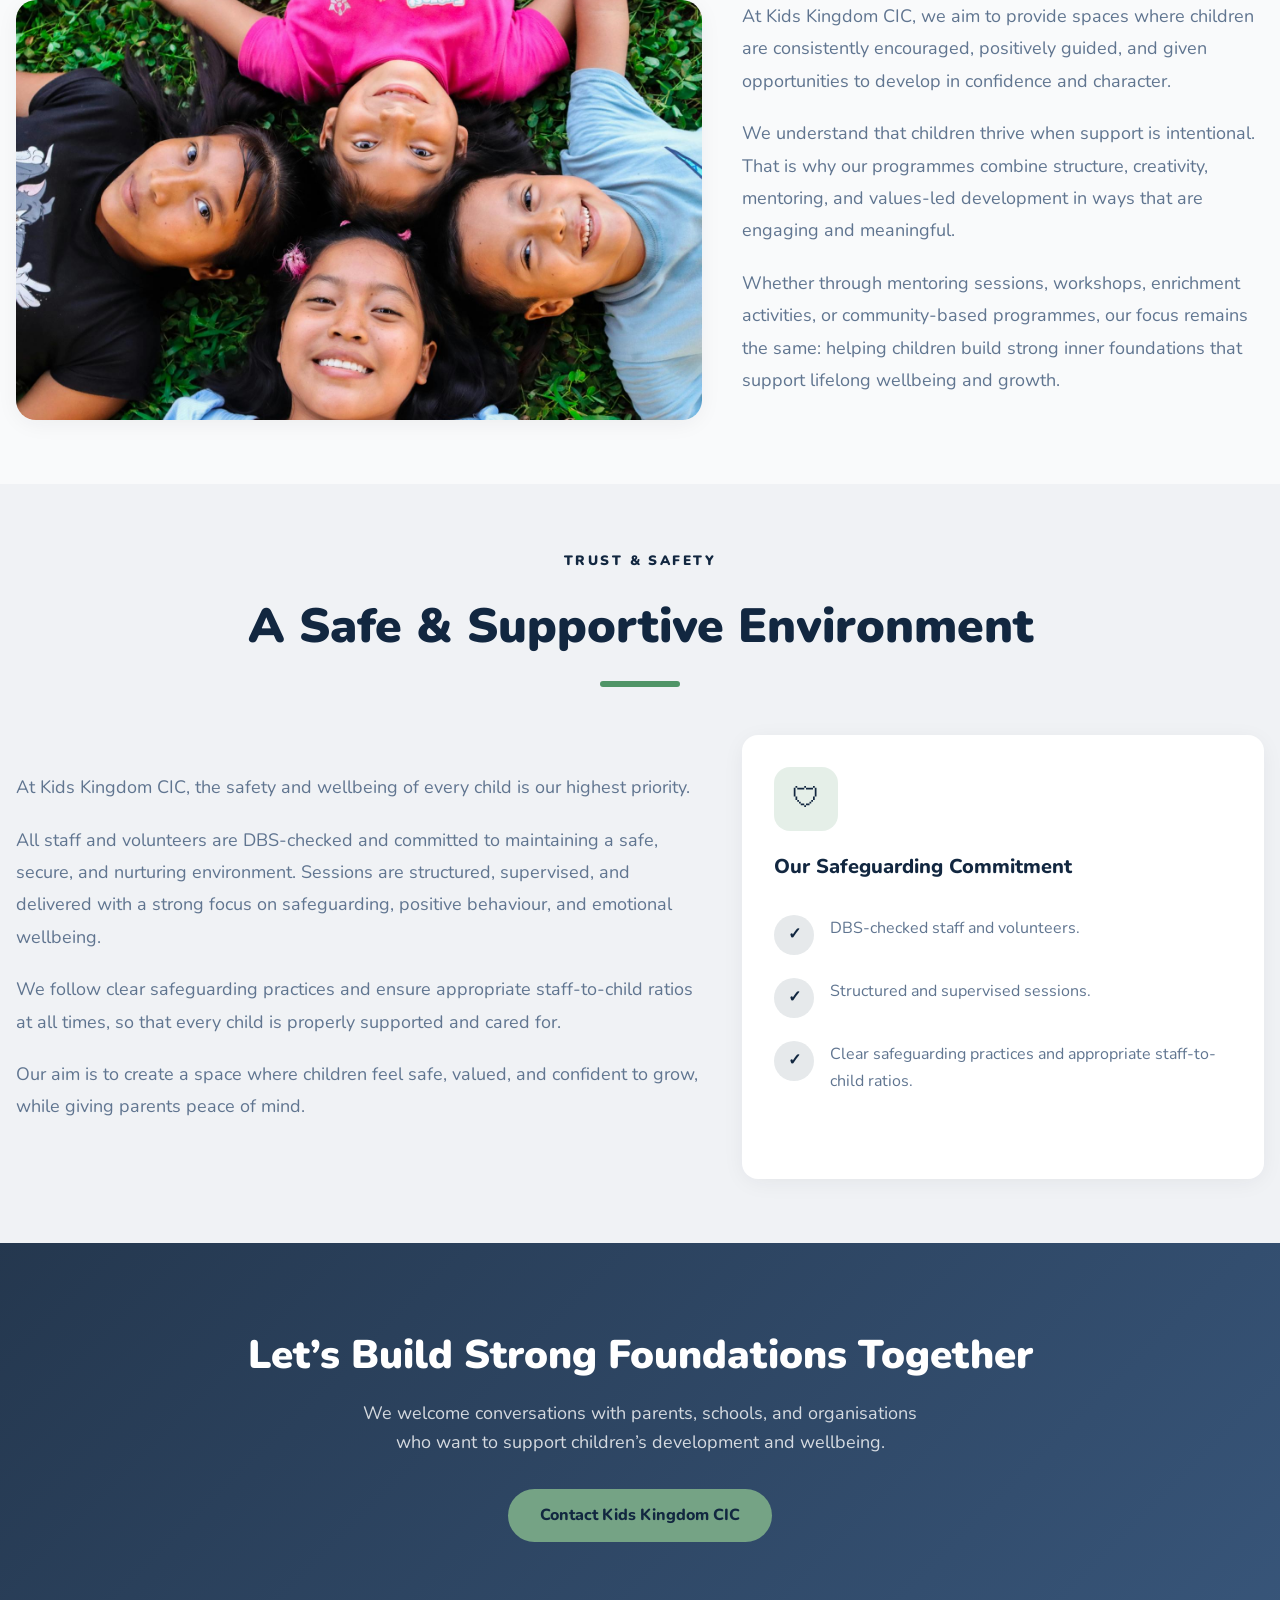
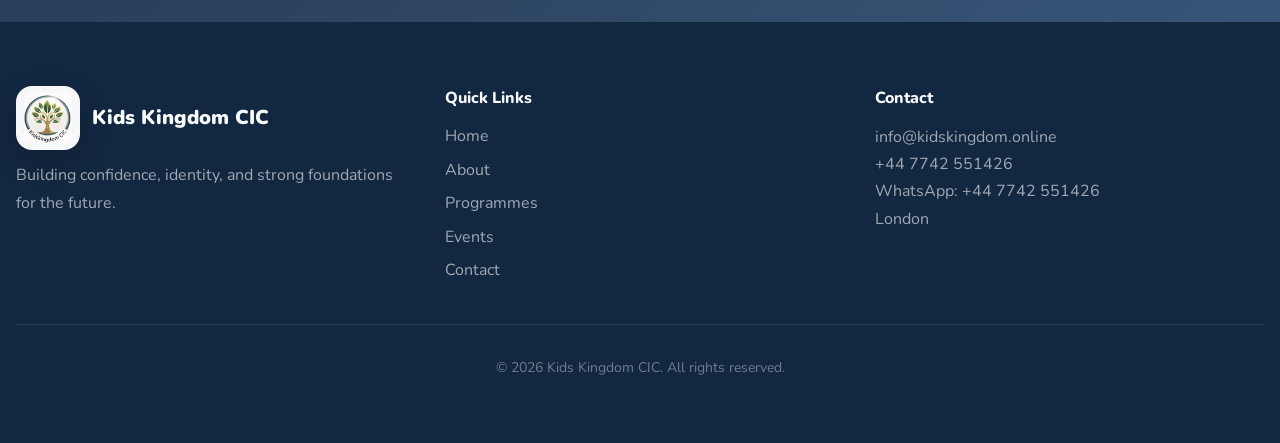
==== commit 388c3ecd: "Refresh responsive website content" ====
--- a/about.html
+++ b/about.html
@@ -31,6 +31,7 @@
         <a href="index.html">Home</a>
         <a href="about.html">About</a>
         <a href="programmes.html">Programmes</a>
+        <a href="events.html">Events</a>
         <a href="contact.html">Contact</a>
       </div>
 
@@ -43,6 +44,7 @@
       <a href="index.html">Home</a>
       <a href="about.html">About</a>
       <a href="programmes.html">Programmes</a>
+      <a href="events.html">Events</a>
       <a href="contact.html">Contact</a>
     </div>
   </nav>
@@ -92,33 +94,48 @@
     </div>
   </section>
 
+  <section class="section">
+    <div class="container">
+      <div class="section-header fade-in-up">
+        <p class="page-eyebrow text-primary">Founder Section</p>
+        <h2>Our Founder - Elizabeth Clark</h2>
+        <div class="section-line bg-accent"></div>
+      </div>
+      <div class="about-grid founder-grid fade-in-up">
+        <figure class="feature-image-card founder-image-card">
+          <img src="assets/eliz.jpeg" alt="Elizabeth Clark, founder of Kids Kingdom CIC" class="feature-image founder-image" />
+        </figure>
+        <div class="about-text founder-copy">
+          <p>Kids Kingdom CIC was founded by Elizabeth Clark, who has a strong passion for enriching the lives of children and supporting their personal development.</p>
+          <p>With experience in working with children through mentoring, ministry, and structured programmes, Elizabeth is committed to creating safe and inspiring environments where children can grow in confidence, identity, and wellbeing.</p>
+          <p>Her vision is to see children supported holistically, developing not only socially and emotionally, but also gaining strong values and a sense of purpose that will guide them in life.</p>
+        </div>
+      </div>
+    </div>
+  </section>
+
   <section class="section section-alt">
     <div class="container">
       <div class="section-header fade-in-up">
         <h2>Values & Foundation</h2>
-        <p class="section-subtitle">Our work is rooted in a clear values-led foundation that shapes how we support children and families.</p>
         <div class="section-line bg-accent"></div>
       </div>
-      <div class="values-grid">
-        <div class="card text-center fade-in-up">
-          <div class="card-icon-lg bg-primary-light">&#10084;</div>
-          <h3>Love and Care</h3>
-          <p>We create environments where children are encouraged, respected, and genuinely supported.</p>
-        </div>
-        <div class="card text-center fade-in-up">
-          <div class="card-icon-lg bg-accent-light">&#10024;</div>
-          <h3>Identity and Purpose</h3>
-          <p>We believe every child carries inherent value and potential and deserves to know that.</p>
-        </div>
-        <div class="card text-center fade-in-up">
-          <div class="card-icon-lg bg-secondary-light">&#128737;</div>
-          <h3>Integrity and Growth</h3>
-          <p>Our programmes are designed to build personal growth, consistency, and strong inner foundations.</p>
-        </div>
-        <div class="card text-center fade-in-up">
-          <div class="card-icon-lg bg-success-light">&#128101;</div>
-          <h3>Inclusive Community</h3>
-          <p>While rooted in Christian values, our programmes are inclusive and open to all children in the wider community.</p>
+      <div class="values-foundation fade-in-up">
+        <aside class="values-panel">
+          <p class="values-panel-label">Our foundation</p>
+          <div class="values-pill-list" aria-label="Kids Kingdom CIC values">
+            <span>Love</span>
+            <span>Identity</span>
+            <span>Purpose</span>
+            <span>Integrity</span>
+            <span>Growth</span>
+          </div>
+        </aside>
+        <div class="about-text values-copy">
+          <p class="values-lead">Kids Kingdom CIC is rooted in Christian values that emphasise love, identity, purpose, integrity, and personal growth.</p>
+          <p>We believe every child carries inherent value and potential, and deserves to be supported in environments that are safe, consistent, and uplifting.</p>
+          <p>While our foundation is values-led, our programmes are inclusive and open to all children, designed to serve the wider community without exclusion.</p>
+          <p>We aim to provide environments where children are encouraged, respected, and equipped to thrive in every area of life.</p>
         </div>
       </div>
     </div>
@@ -144,6 +161,43 @@
     </div>
   </section>
 
+  <section class="section section-alt">
+    <div class="container">
+      <div class="section-header fade-in-up">
+        <p class="page-eyebrow text-primary">Trust & Safety</p>
+        <h2>A Safe & Supportive Environment</h2>
+        <div class="section-line bg-success"></div>
+      </div>
+      <div class="about-grid safety-grid fade-in-up">
+        <div class="about-text">
+          <p>At Kids Kingdom CIC, the safety and wellbeing of every child is our highest priority.</p>
+          <p>All staff and volunteers are DBS-checked and committed to maintaining a safe, secure, and nurturing environment. Sessions are structured, supervised, and delivered with a strong focus on safeguarding, positive behaviour, and emotional wellbeing.</p>
+          <p>We follow clear safeguarding practices and ensure appropriate staff-to-child ratios at all times, so that every child is properly supported and cared for.</p>
+          <p>Our aim is to create a space where children feel safe, valued, and confident to grow, while giving parents peace of mind.</p>
+        </div>
+
+        <div class="card safety-card">
+          <div class="card-icon-lg bg-success-light">&#128737;</div>
+          <h3>Our Safeguarding Commitment</h3>
+          <div class="about-list">
+            <div>
+              <span>&#10003;</span>
+              <p>DBS-checked staff and volunteers.</p>
+            </div>
+            <div>
+              <span>&#10003;</span>
+              <p>Structured and supervised sessions.</p>
+            </div>
+            <div>
+              <span>&#10003;</span>
+              <p>Clear safeguarding practices and appropriate staff-to-child ratios.</p>
+            </div>
+          </div>
+        </div>
+      </div>
+    </div>
+  </section>
+
   <section class="newsletter-section">
     <div class="container text-center">
       <h2 class="text-white">Let’s Build Strong Foundations Together</h2>
@@ -168,6 +222,7 @@
             <a href="index.html">Home</a>
             <a href="about.html">About</a>
             <a href="programmes.html">Programmes</a>
+            <a href="events.html">Events</a>
             <a href="contact.html">Contact</a>
           </nav>
         </div>
--- a/style.css
+++ b/style.css
@@ -139,6 +139,7 @@
 .bg-secondary-light { background: var(--secondary-light); }
 .bg-accent-light { background: var(--accent-light); }
 .bg-success-light { background: var(--success-light); }
+.text-primary { color: var(--primary); }
 
 /* ---------- Fade-in Animation ---------- */
 .fade-in-up {
@@ -354,6 +355,7 @@
   letter-spacing: 0.18em;
   text-transform: uppercase;
 }
+.page-eyebrow.text-primary { color: var(--primary); }
 .page-hero h1 {
   font-size: 2.4rem;
   line-height: 1.12;
@@ -457,8 +459,94 @@
   height: min(62vw, 420px);
   object-fit: cover;
 }
+.founder-grid,
+.safety-grid {
+  align-items: center;
+}
+.founder-image-card {
+  max-width: 520px;
+  width: 100%;
+  justify-self: center;
+}
+.founder-image {
+  height: min(70vw, 520px);
+  object-position: center top;
+}
+.founder-copy {
+  padding: 0.5rem 0;
+}
+.values-foundation {
+  display: grid;
+  gap: 2rem;
+  align-items: stretch;
+}
+.values-panel {
+  display: flex;
+  flex-direction: column;
+  justify-content: space-between;
+  gap: 1.5rem;
+  padding: 2rem;
+  border-radius: calc(var(--radius) + 0.25rem);
+  background:
+    linear-gradient(135deg, hsl(213 56% 16% / 0.96), hsl(213 56% 26% / 0.92)),
+    url('assets/kids2.jpeg') center/cover no-repeat;
+  color: var(--primary-fg);
+  box-shadow: var(--shadow);
+}
+.values-panel-label {
+  color: hsl(0 0% 100% / 0.72);
+  font-size: 0.85rem;
+  font-weight: 900;
+  letter-spacing: 0.15em;
+  margin: 0;
+  text-transform: uppercase;
+}
+.values-pill-list {
+  display: flex;
+  flex-wrap: wrap;
+  gap: 0.75rem;
+}
+.values-pill-list span {
+  display: inline-flex;
+  align-items: center;
+  min-height: 40px;
+  padding: 0.55rem 0.9rem;
+  border-radius: 999px;
+  background: hsl(0 0% 100% / 0.14);
+  color: var(--primary-fg);
+  font-weight: 900;
+}
+.values-copy {
+  padding: 2rem;
+  border-radius: calc(var(--radius) + 0.25rem);
+  background: var(--card);
+  box-shadow: var(--shadow);
+}
+.values-copy p:last-child {
+  margin-bottom: 0;
+}
+.values-lead {
+  color: var(--fg) !important;
+  font-size: 1.25rem !important;
+  font-weight: 900;
+  line-height: 1.65 !important;
+}
+.safety-card .card-icon-lg {
+  margin-left: 0;
+  margin-right: 0;
+}
+@media (min-width: 900px) {
+  .values-foundation {
+    grid-template-columns: 0.8fr 1.2fr;
+  }
+}
 @media (max-width: 639px) {
   .feature-image { height: 260px; }
+  .founder-image { height: 360px; }
+  .values-panel,
+  .values-copy {
+    padding: 1.5rem;
+  }
 }
 
 /* ---------- UTILITIES ---------- */
@@ -1343,3 +1431,801 @@
     font-size: 2.5rem;
   }
 }
+
+/* ---------- EVENT CARD STYLES ---------- */
+.event-card {
+  background: linear-gradient(135deg, var(--card) 0%, var(--bg) 100%);
+  border-radius: calc(var(--radius) * 1.5);
+  padding: 3rem;
+  box-shadow: 0 10px 40px -8px hsl(213 56% 16% / 0.12);
+  transition: all 0.4s cubic-bezier(0.23, 1, 0.320, 1);
+  margin-bottom: 3rem;
+  border: 1px solid hsl(213 56% 16% / 0.06);
+  position: relative;
+  overflow: hidden;
+}
+
+.event-card::before {
+  content: '';
+  position: absolute;
+  top: 0;
+  left: 0;
+  right: 0;
+  height: 4px;
+  background: linear-gradient(90deg, var(--secondary), var(--accent));
+  opacity: 0;
+  transition: opacity 0.4s ease;
+}
+
+.event-card:hover::before {
+  opacity: 1;
+}
+
+.event-card:hover {
+  box-shadow: 0 20px 60px -8px hsl(213 56% 16% / 0.18);
+  transform: translateY(-6px);
+  border-color: hsl(213 56% 16% / 0.12);
+}
+
+.event-header {
+  margin-bottom: 2.5rem;
+  position: relative;
+}
+
+.event-badge {
+  display: inline-flex;
+  align-items: center;
+  padding: 0.6rem 1.2rem;
+  border-radius: 50px;
+  font-size: 0.7rem;
+  font-weight: 900;
+  letter-spacing: 0.15em;
+  text-transform: uppercase;
+  margin-bottom: 1.5rem;
+  backdrop-filter: blur(8px);
+}
+
+.event-badge-upcoming {
+  background: linear-gradient(135deg, var(--secondary), hsl(35, 35%, 65%));
+  color: var(--secondary-fg);
+  box-shadow: 0 4px 15px hsl(35 35% 55% / 0.2);
+}
+
+.event-badge-past {
+  background: linear-gradient(135deg, var(--accent), hsl(140, 20%, 65%));
+  color: var(--primary);
+  box-shadow: 0 4px 15px hsl(140 20% 55% / 0.15);
+}
+
+.event-header h3 {
+  font-size: 2rem;
+  font-weight: 900;
+  margin: 1rem 0;
+  line-height: 1.25;
+  background: linear-gradient(135deg, var(--primary), hsl(213, 56%, 30%));
+  -webkit-background-clip: text;
+  -webkit-text-fill-color: transparent;
+  background-clip: text;
+}
+
+.event-date {
+  font-size: 1rem;
+  color: var(--muted-fg);
+  font-weight: 700;
+  margin-top: 0.75rem;
+  display: flex;
+  align-items: center;
+  gap: 0.5rem;
+}
+
+.event-content {
+  display: flex;
+  flex-direction: column;
+  gap: 2rem;
+}
+
+.event-intro {
+  font-size: 1.1rem;
+  line-height: 1.8;
+  color: var(--fg);
+  font-weight: 500;
+  padding: 1.5rem;
+  background: linear-gradient(135deg, var(--primary-light) 0%, var(--secondary-light) 100%);
+  border-radius: calc(var(--radius) * 1.2);
+  border-left: 4px solid var(--secondary);
+}
+
+.event-intro p {
+  margin: 0;
+}
+
+.event-details {
+  display: grid;
+  gap: 2rem;
+  padding: 1.5rem 0;
+}
+
+.event-details h4 {
+  font-size: 1.2rem;
+  font-weight: 900;
+  color: var(--primary);
+  margin: 0;
+  display: flex;
+  align-items: center;
+  gap: 0.75rem;
+  position: relative;
+}
+
+.event-details h4::before {
+  content: '';
+  width: 4px;
+  height: 24px;
+  background: linear-gradient(180deg, var(--secondary), var(--accent));
+  border-radius: 2px;
+}
+
+.event-details p {
+  color: var(--muted-fg);
+  line-height: 1.8;
+  margin: 0.5rem 0;
+  font-size: 1rem;
+}
+
+.event-details strong {
+  color: var(--primary);
+  font-weight: 800;
+}
+
+.event-list {
+  list-style: none;
+  padding: 0;
+  margin: 1rem 0;
+  display: flex;
+  flex-direction: column;
+  gap: 1rem;
+}
+
+.event-list li {
+  color: var(--muted-fg);
+  padding-left: 2rem;
+  position: relative;
+  line-height: 1.7;
+  font-weight: 500;
+  transition: all 0.3s ease;
+}
+
+.event-list li:hover {
+  color: var(--primary);
+  padding-left: 2.25rem;
+}
+
+.event-list li::before {
+  content: "✓";
+  position: absolute;
+  left: 0;
+  color: var(--secondary);
+  font-weight: 900;
+  font-size: 1.2rem;
+  display: flex;
+  align-items: center;
+}
+
+.event-note {
+  background: linear-gradient(135deg, hsl(213 56% 16% / 0.04), hsl(35 35% 55% / 0.04));
+  padding: 1.75rem;
+  border-radius: calc(var(--radius) * 1.2);
+  border-left: 5px solid var(--secondary);
+  color: var(--muted-fg);
+  font-size: 1rem;
+  line-height: 1.8;
+  margin: 1.5rem 0;
+  position: relative;
+}
+
+.event-note::before {
+  content: '💡';
+  position: absolute;
+  top: 1.75rem;
+  right: 1.75rem;
+  font-size: 1.5rem;
+  opacity: 0.5;
+}
+
+.event-tagline {
+  color: var(--primary);
+  font-size: 1.1rem;
+  line-height: 1.8;
+  padding: 1.5rem;
+  background: linear-gradient(135deg, var(--secondary-light), var(--accent-light));
+  border-radius: calc(var(--radius) * 1.2);
+  font-style: italic;
+  font-weight: 600;
+  border-left: 4px solid var(--accent);
+}
+
+.event-cta {
+  display: flex;
+  flex-direction: column;
+  gap: 1.5rem;
+  margin-top: 2rem;
+  padding-top: 2rem;
+  border-top: 2px solid var(--border);
+}
+
+.event-cta .btn {
+  text-transform: uppercase;
+  letter-spacing: 0.1em;
+  font-weight: 900;
+}
+
+.event-cta-note {
+  color: var(--muted-fg);
+  font-size: 0.95rem;
+  margin: 0;
+  font-weight: 500;
+}
+
+.cta-box {
+  text-align: center;
+  padding: 4rem 2.5rem;
+  background: linear-gradient(135deg, var(--primary) 0%, hsl(213, 56%, 26%) 100%);
+  border-radius: calc(var(--radius) * 1.5);
+  position: relative;
+  overflow: hidden;
+  box-shadow: 0 20px 60px -10px hsl(213 56% 16% / 0.2);
+}
+
+.cta-box::before {
+  content: '';
+  position: absolute;
+  top: -50%;
+  right: -50%;
+  width: 500px;
+  height: 500px;
+  background: radial-gradient(circle, var(--secondary) 0%, transparent 70%);
+  opacity: 0.1;
+  pointer-events: none;
+}
+
+.cta-box::after {
+  content: '';
+  position: absolute;
+  bottom: -30%;
+  left: -30%;
+  width: 400px;
+  height: 400px;
+  background: radial-gradient(circle, var(--accent) 0%, transparent 70%);
+  opacity: 0.08;
+  pointer-events: none;
+}
+
+.cta-box h2 {
+  font-size: 2.5rem;
+  font-weight: 900;
+  margin-bottom: 1rem;
+  color: var(--primary-fg);
+  position: relative;
+  z-index: 1;
+}
+
+.cta-box p {
+  font-size: 1.1rem;
+  color: hsl(0 0% 100% / 0.8);
+  max-width: 700px;
+  margin: 0 auto 2.5rem;
+  position: relative;
+  z-index: 1;
+  line-height: 1.7;
+}
+
+.cta-box .hero-buttons {
+  position: relative;
+  z-index: 1;
+}
+
+.mt-2 {
+  margin-top: 1.5rem;
+}
+
+@media (min-width: 768px) {
+  .event-card {
+    padding: 3.5rem;
+  }
+
+  .event-header h3 {
+    font-size: 2.25rem;
+  }
+
+  .cta-box {
+    padding: 5rem 4rem;
+  }
+
+  .cta-box h2 {
+    font-size: 3rem;
+  }
+
+  .event-intro {
+    font-size: 1.15rem;
+  }
+}
+
+/* ---------- MODERN EVENTS PAGE ---------- */
+.events-hero {
+  min-height: 82vh;
+  min-height: 78svh;
+}
+.event-highlights {
+  padding: 0;
+  margin-top: -4rem;
+  position: relative;
+  z-index: 2;
+}
+.event-highlights-grid {
+  display: grid;
+  gap: 1rem;
+}
+.event-stat-card {
+  background: var(--card);
+  border: 1px solid hsl(213 20% 90% / 0.85);
+  border-radius: calc(var(--radius) + 0.25rem);
+  padding: 1.5rem;
+  box-shadow: var(--shadow);
+}
+.event-stat-card span {
+  display: block;
+  color: var(--primary);
+  font-size: 2rem;
+  line-height: 1;
+  font-weight: 900;
+  margin-bottom: 0.45rem;
+}
+.event-stat-card p {
+  color: var(--muted-fg);
+  font-weight: 800;
+  margin: 0;
+}
+.section-kicker {
+  color: var(--secondary);
+  font-size: 0.85rem;
+  font-weight: 900;
+  letter-spacing: 0.15em;
+  margin-bottom: 0.5rem;
+  text-transform: uppercase;
+}
+.section-kicker-accent {
+  color: var(--accent);
+}
+.events-section .section-header {
+  max-width: 760px;
+  margin-left: auto;
+  margin-right: auto;
+}
+.events-stack {
+  display: grid;
+  gap: 2rem;
+}
+.events-section .event-card {
+  display: grid;
+  padding: 0;
+  overflow: hidden;
+  background: var(--card);
+  border: 1px solid hsl(213 20% 90% / 0.9);
+  border-radius: calc(var(--radius) + 0.5rem);
+  box-shadow: var(--shadow);
+}
+.events-section .event-card:hover {
+  transform: translateY(-4px);
+}
+.events-section .event-card::before {
+  opacity: 1;
+}
+.event-card-media {
+  min-height: 260px;
+  margin: 0;
+  background: var(--muted);
+}
+.event-card-media img {
+  width: 100%;
+  height: 100%;
+  min-height: 260px;
+  object-fit: cover;
+}
+.event-card-body {
+  padding: 1.5rem;
+}
+.events-section .event-header {
+  margin-bottom: 1.5rem;
+}
+.events-section .event-header h3 {
+  font-size: 1.55rem;
+  letter-spacing: 0;
+  -webkit-text-fill-color: currentColor;
+  background: none;
+  color: var(--primary);
+}
+.events-section .event-date {
+  display: inline-flex;
+  width: fit-content;
+  border-radius: 999px;
+  background: var(--primary-light);
+  color: var(--primary);
+  padding: 0.45rem 0.8rem;
+  font-size: 0.8rem;
+  line-height: 1.3;
+}
+.events-section .event-content {
+  gap: 1.5rem;
+}
+.event-preview-toggle {
+  align-self: flex-start;
+  display: inline-flex;
+  align-items: center;
+  justify-content: center;
+  min-height: 46px;
+  padding: 0.75rem 1.15rem;
+  border-radius: 999px;
+  background: var(--primary);
+  color: var(--primary-fg);
+  font-weight: 900;
+  transition: transform 0.25s ease, background 0.25s ease;
+}
+.event-preview-toggle:hover {
+  background: var(--secondary);
+  transform: translateY(-2px);
+}
+.events-section .event-card:not(.expanded) .event-details,
+.events-section .event-card:not(.expanded) .event-cta {
+  display: none;
+}
+.events-section .event-card.expanded .event-preview-toggle {
+  background: var(--secondary);
+}
+.events-section .event-intro {
+  border-left: 0;
+  border-radius: var(--radius);
+  background: linear-gradient(135deg, var(--primary-light), hsl(140 20% 55% / 0.08));
+  font-size: 1rem;
+}
+.events-section .event-details {
+  gap: 1.25rem;
+  padding: 0;
+}
+.events-section .event-details h4 {
+  margin-top: 0.75rem;
+}
+.events-section .event-details h4:first-child {
+  margin-top: 0;
+}
+.events-section .event-list {
+  margin: 0.5rem 0 0;
+  gap: 0.75rem;
+}
+.events-section .event-list li::before {
+  content: "\2713";
+}
+.events-section .event-note::before {
+  content: "";
+}
+.events-section .event-note,
+.events-section .event-tagline {
+  margin: 0.5rem 0 0;
+  padding: 1.25rem;
+  border-radius: var(--radius);
+}
+.events-section .event-cta {
+  align-items: flex-start;
+}
+
+@media (min-width: 700px) {
+  .event-highlights-grid {
+    grid-template-columns: repeat(3, minmax(0, 1fr));
+  }
+}
+@media (min-width: 960px) {
+  .events-section .event-card {
+    grid-template-columns: minmax(300px, 0.82fr) minmax(0, 1.18fr);
+  }
+  .events-section .event-card-featured {
+    grid-template-columns: minmax(360px, 0.9fr) minmax(0, 1.1fr);
+  }
+  .event-card-media,
+  .event-card-media img {
+    min-height: 100%;
+  }
+  .event-card-body {
+    padding: 2.5rem;
+  }
+  .events-section .event-header h3 {
+    font-size: 2rem;
+  }
+}
+@media (max-width: 639px) {
+  .events-hero {
+    min-height: 68vh;
+    min-height: 68svh;
+  }
+  .event-highlights {
+    margin-top: -2rem;
+  }
+  .event-stat-card {
+    padding: 1.25rem;
+  }
+  .event-card-body {
+    padding: 1.25rem;
+  }
+  .event-card-media,
+  .event-card-media img {
+    min-height: 220px;
+  }
+  .events-section .event-header h3 {
+    font-size: 1.35rem;
+  }
+  .events-section .event-date {
+    width: 100%;
+  }
+}
+
+/* ---------- RESPONSIVE & BROWSER HARDENING ---------- */
+html,
+body {
+  width: 100%;
+  max-width: 100%;
+}
+
+main,
+section,
+header,
+footer,
+nav,
+.container,
+.card,
+.event-card,
+.gallery-item,
+.feature-image-card,
+.cta-box {
+  max-width: 100%;
+}
+
+.container {
+  width: 100%;
+}
+
+.about-grid > *,
+.programmes-grid > *,
+.why-grid > *,
+.media-grid > *,
+.values-foundation > *,
+.event-highlights-grid > *,
+.events-stack > *,
+.footer-grid > *,
+.contact-grid > *,
+.involve-grid > *,
+.gallery-grid > * {
+  min-width: 0;
+}
+
+.btn,
+.event-preview-toggle,
+.filter-btn,
+.nav-links a,
+.mobile-menu a {
+  white-space: normal;
+  overflow-wrap: anywhere;
+}
+
+.btn-full {
+  min-width: 0;
+}
+
+.page-hero-content,
+.hero-content,
+.section-header,
+.about-text,
+.event-card-body,
+.card,
+.cta-box,
+.footer {
+  overflow-wrap: anywhere;
+}
+
+.feature-image {
+  height: 360px;
+}
+
+.founder-image {
+  height: 460px;
+}
+
+.events-section .event-date {
+  width: auto;
+  max-width: 100%;
+}
+
+.gallery-grid {
+  grid-template-columns: repeat(2, minmax(0, 1fr));
+}
+
+.gallery-item {
+  min-height: 140px;
+}
+
+.gallery-item img {
+  display: block;
+}
+
+.lightbox {
+  -webkit-backdrop-filter: blur(8px);
+}
+
+.lightbox img {
+  width: auto;
+  height: auto;
+}
+
+@supports (height: min(62vw, 420px)) {
+  .feature-image {
+    height: min(62vw, 420px);
+  }
+  .founder-image {
+    height: min(70vw, 520px);
+  }
+}
+
+@supports not (width: fit-content) {
+  .events-section .event-date {
+    width: auto;
+  }
+}
+
+@media (hover: none) {
+  .card:hover,
+  .event-card:hover,
+  .gallery-item:hover,
+  .upcoming-card:hover {
+    transform: none;
+  }
+}
+
+@media (prefers-reduced-motion: reduce) {
+  *,
+  *::before,
+  *::after {
+    animation-duration: 0.01ms !important;
+    animation-iteration-count: 1 !important;
+    scroll-behavior: auto !important;
+    transition-duration: 0.01ms !important;
+  }
+}
+
+@media (max-width: 900px) {
+  .nav-container {
+    align-items: flex-start;
+  }
+  .mobile-menu.open {
+    max-height: calc(100vh - 80px);
+    overflow-y: auto;
+  }
+  .events-section .event-card {
+    grid-template-columns: 1fr;
+  }
+  .event-card-media img {
+    height: 320px;
+  }
+}
+
+@media (max-width: 767px) {
+  .container {
+    padding-left: 1rem;
+    padding-right: 1rem;
+  }
+  .section {
+    padding: 3rem 0;
+  }
+  .page-hero-content,
+  .hero-content {
+    width: 100%;
+  }
+  .hero-buttons,
+  .about-buttons,
+  .event-cta {
+    align-items: stretch;
+  }
+  .hero-buttons .btn,
+  .about-buttons .btn,
+  .event-cta .btn,
+  .newsletter-section .btn {
+    width: 100%;
+  }
+  .card,
+  .values-panel,
+  .values-copy,
+  .event-stat-card,
+  .event-card-body,
+  .cta-box {
+    padding: 1.25rem;
+  }
+  .gallery-grid {
+    gap: 0.85rem;
+  }
+  .contact-grid,
+  .about-grid {
+    gap: 2rem;
+  }
+}
+
+@media (max-width: 479px) {
+  .container {
+    padding-left: 0.875rem;
+    padding-right: 0.875rem;
+  }
+  .nav-container {
+    padding: 0.75rem;
+  }
+  .hero h1,
+  .page-hero h1 {
+    font-size: 1.85rem;
+    line-height: 1.16;
+  }
+  .section-header h2,
+  .newsletter-section h2,
+  .cta-box h2 {
+    font-size: 1.85rem;
+    line-height: 1.18;
+  }
+  .card,
+  .values-panel,
+  .values-copy,
+  .event-card-body,
+  .cta-box {
+    border-radius: 0.875rem;
+  }
+  .gallery-grid {
+    grid-template-columns: 1fr;
+  }
+  .gallery-item {
+    min-height: 220px;
+  }
+  .scroll-top-btn {
+    right: 0.875rem;
+    bottom: 0.875rem;
+    width: 46px;
+    height: 46px;
+  }
+}
+
+@supports not (display: grid) {
+  .about-grid,
+  .programmes-grid,
+  .why-grid,
+  .media-grid,
+  .values-foundation,
+  .event-highlights-grid,
+  .events-stack,
+  .footer-grid,
+  .contact-grid,
+  .involve-grid,
+  .gallery-grid {
+    display: flex;
+    flex-wrap: wrap;
+  }
+
+  .about-grid > *,
+  .programmes-grid > *,
+  .why-grid > *,
+  .media-grid > *,
+  .values-foundation > *,
+  .event-highlights-grid > *,
+  .events-stack > *,
+  .footer-grid > *,
+  .contact-grid > *,
+  .involve-grid > *,
+  .gallery-grid > * {
+    flex: 1 1 280px;
+  }
+
+  .about-list div,
+  .info-item,
+  .why-card {
+    display: flex;
+  }
+}
